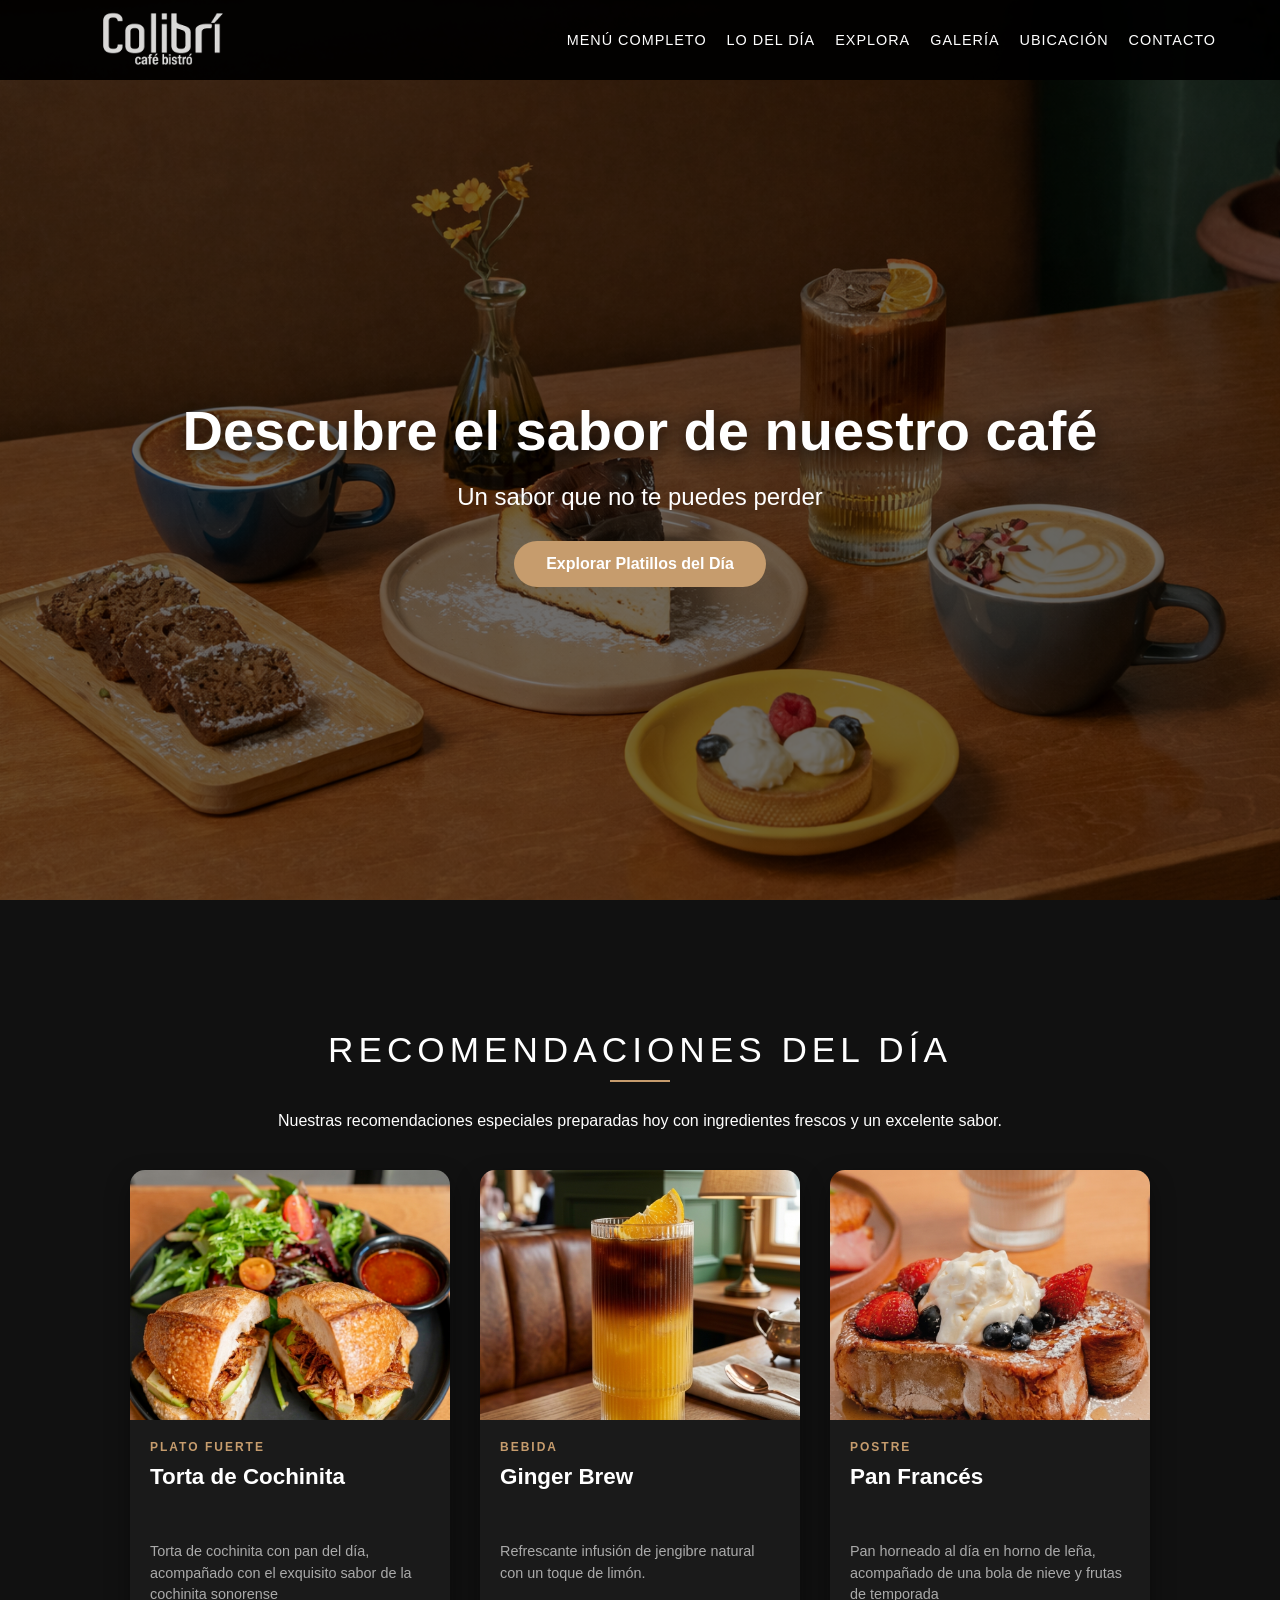
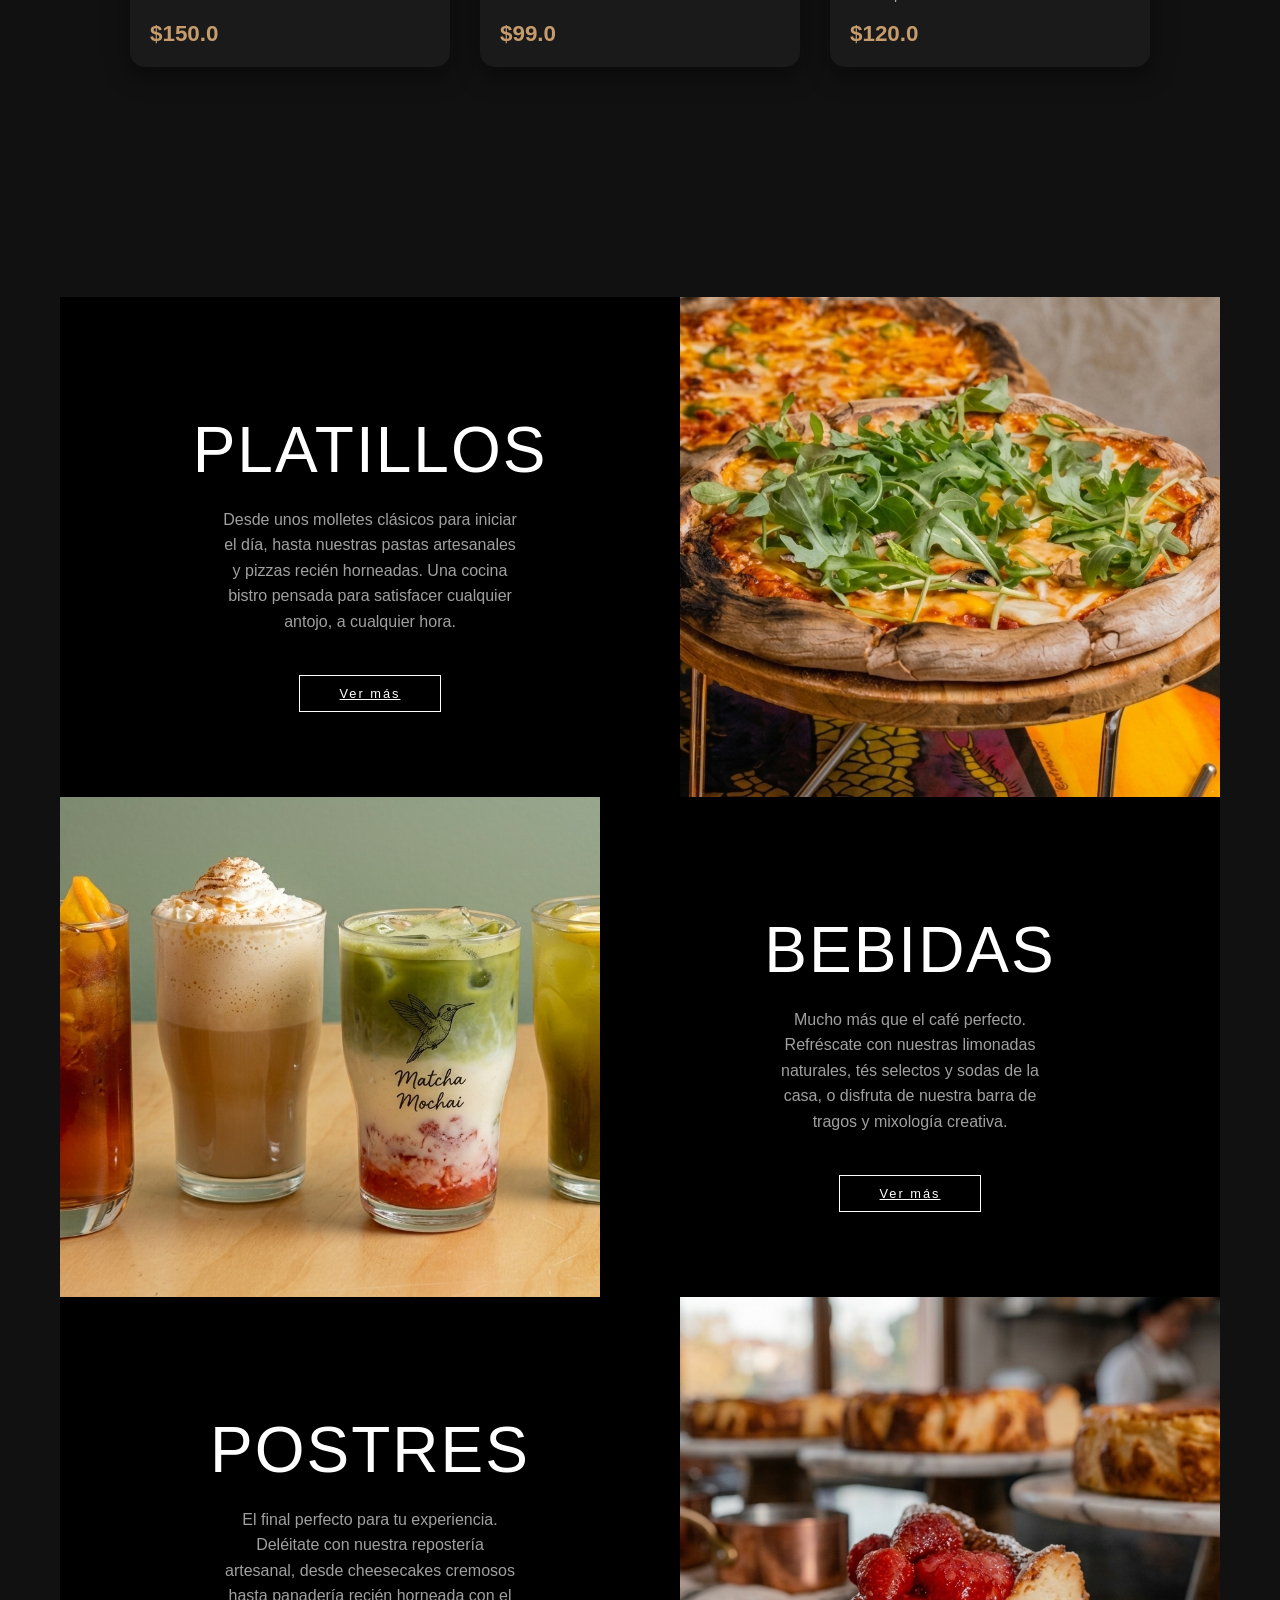
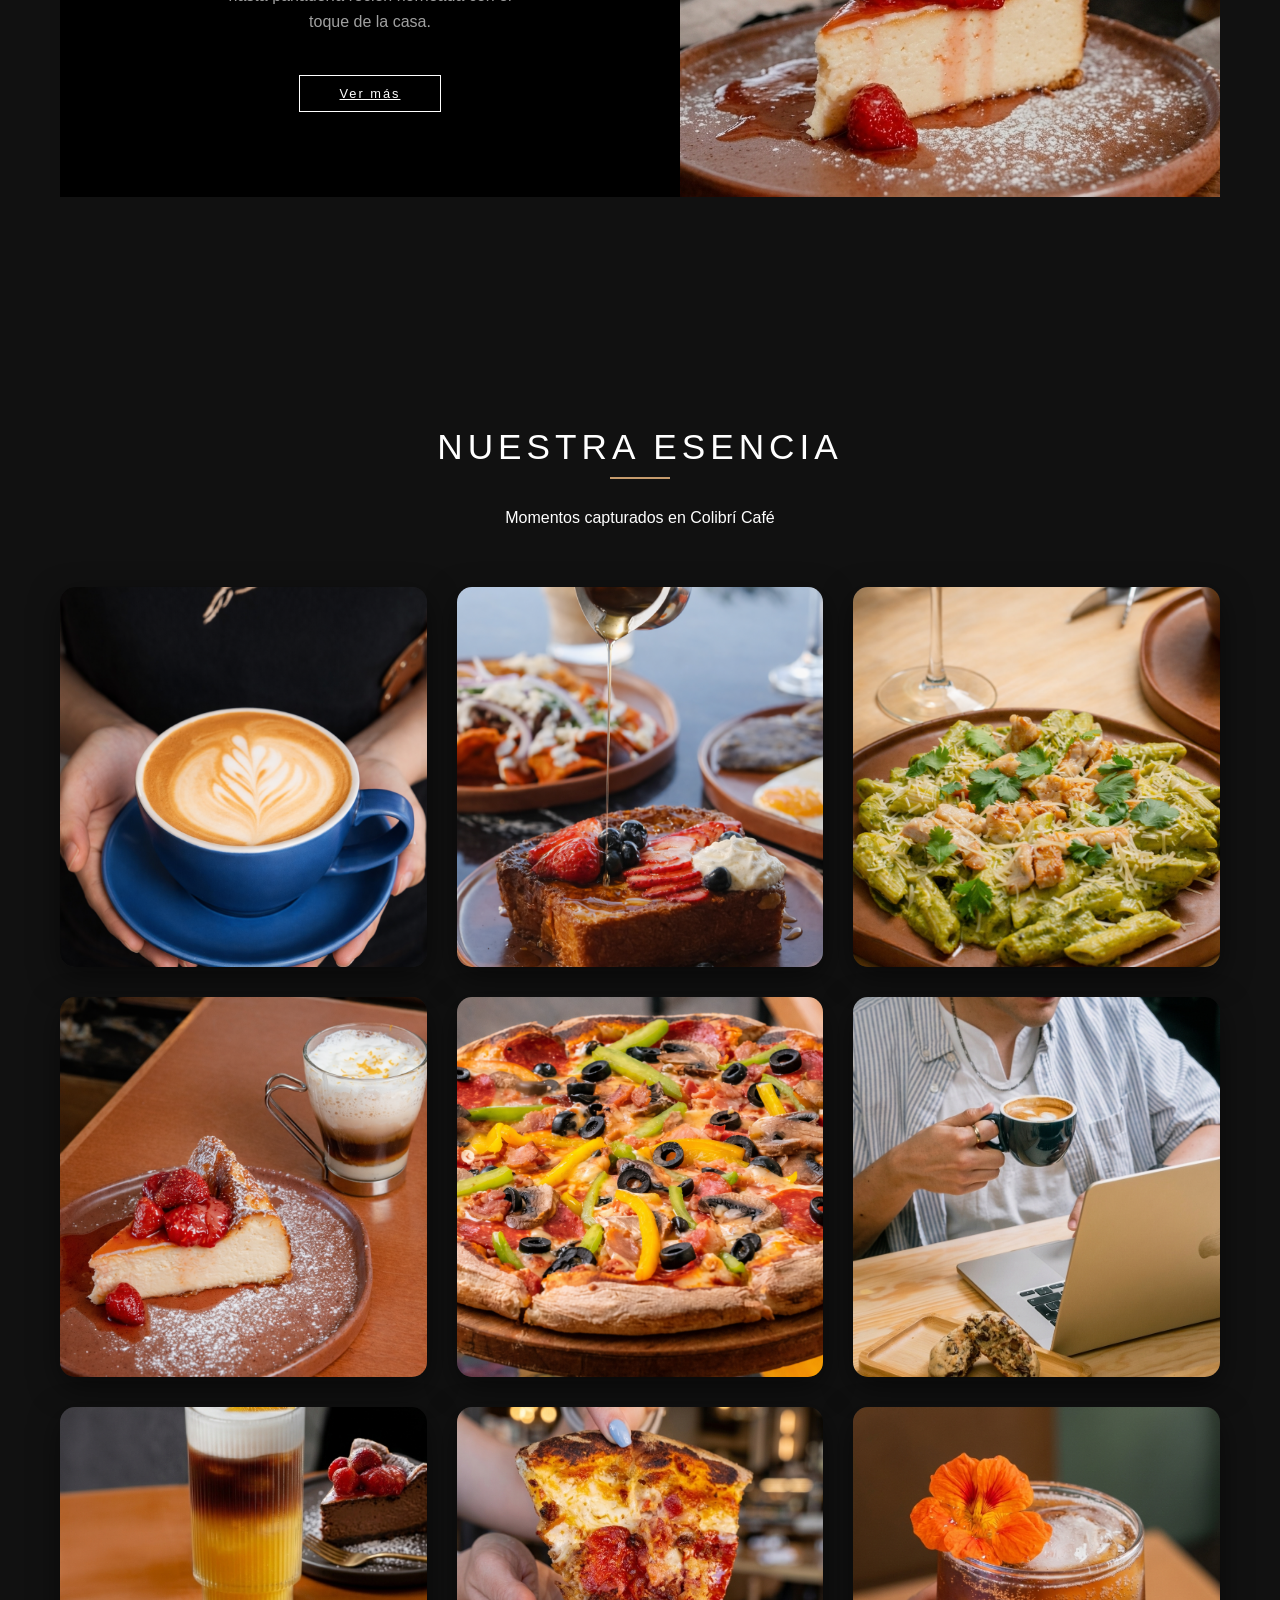
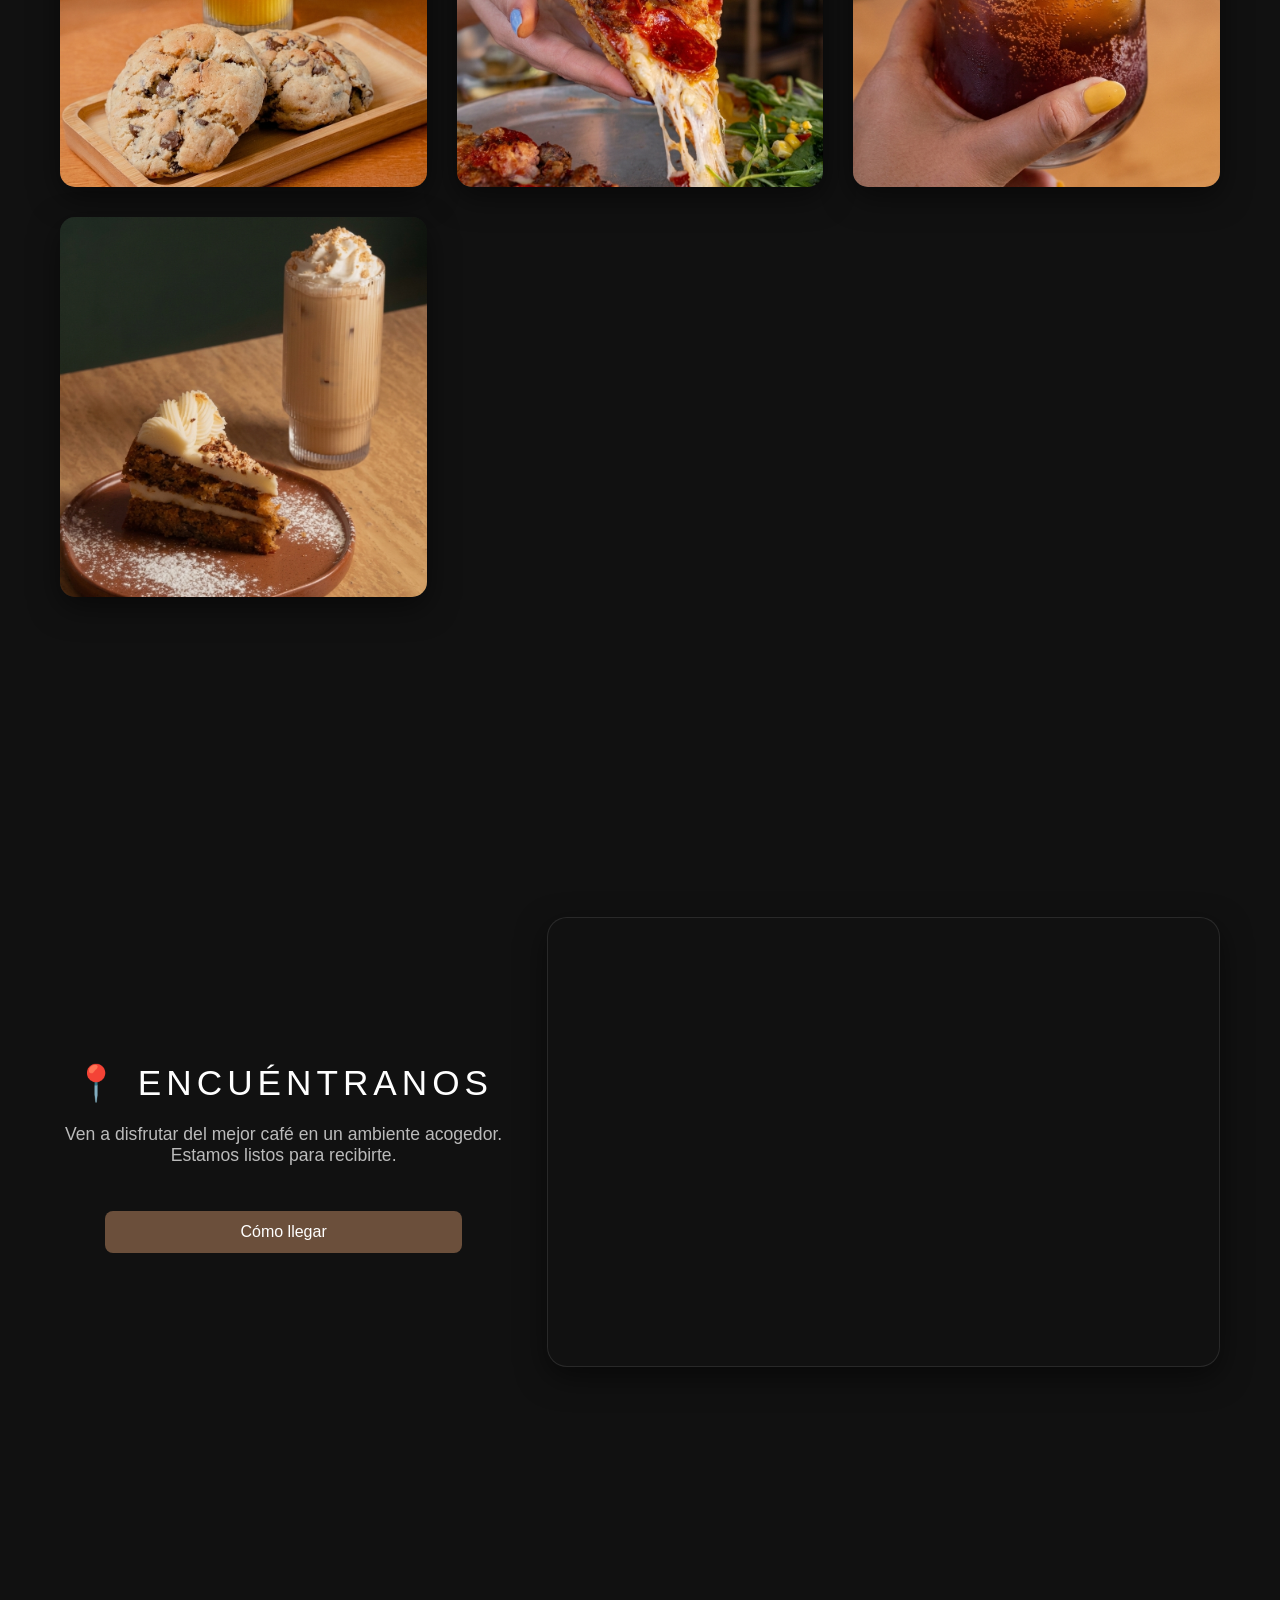
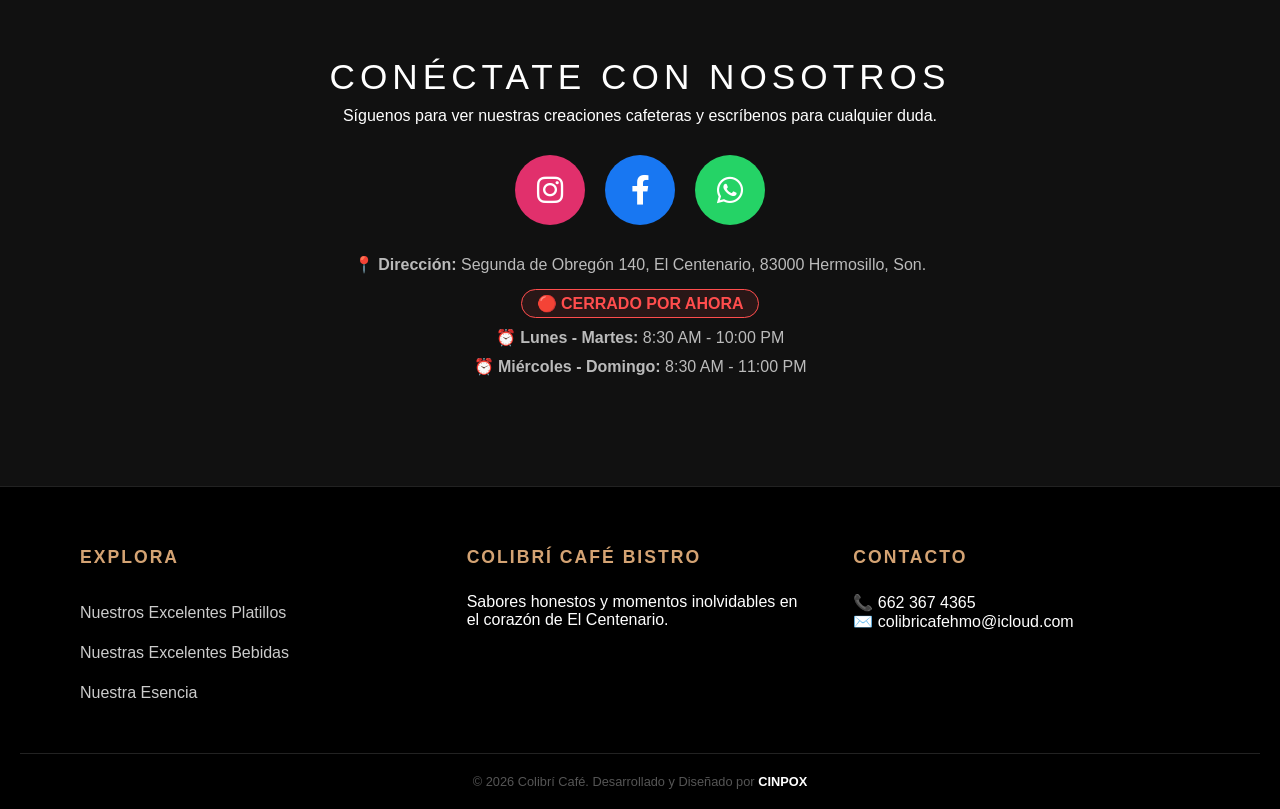
==== index.html @ 4b08573d "Primer subida del proyecto" ====
<!DOCTYPE html>

<html lang="es">
<head>
<meta charset="utf-8"/>
<title>
   Colibrí Café
  </title>
<meta content="width=device-width, initial-scale=1.0" name="viewport"/>
<link href="https://cdnjs.cloudflare.com/ajax/libs/font-awesome/6.0.0/css/all.min.css" rel="stylesheet"/>
<link href="static/css/styles.css" rel="stylesheet"/>
</head>
<body>
<!-- NAVBAR -->
<nav class="navbar">
<div class="logo">
<a href="#">
<img alt="Logo Colibrí" src="static/assets/images/letraslogo.png"/></a></div>
<div class="menu-toggle" id="mobile-menu"><i class="fas fa-bars"></i></div>
<ul class="nav-links" id="nav-links">
<li>
<a href="menu.html">Menú Completo</a></li><li>
<a href="#lo-del-dia">Lo del Día</a></li><li>
<a href="#explora">Explora</a></li><li>
<a href="#galeria">Galería</a></li><li>
<a href="#ubicacion">Ubicación</a></li><li>
<a href="#contacto">Contacto</a></li></ul></nav>
<!-- HERO -->
<header class="hero">
<div class="hero-content">
<h1>
     Descubre el sabor de nuestro café</h1>
<p>Un sabor que no te puedes perder</p>
<a class="btn" href="#lo-del-dia">
     Explorar Platillos del Día
    </a>
</div>
</header>
<!-- RECOMENDACION DEL DIA -->
<section class="section dark" id="lo-del-dia">
<div class="contenedor-especial">
<div class="header-minimal">
<h2>Recomendaciones del Día</h2>
<div class="linea-adorno">
</div><p>Nuestras recomendaciones especiales preparadas hoy con ingredientes frescos y un excelente sabor.</p>
</div>
<div class="cards-contenedor">
<div class="card-bistro reveal">
<div class="card-img">
<img alt="Plato Fuerte" id="img-plato" src="static/assets/images/lodeldiaP2.png"/>
</div>
<div class="card-info">
<span class="tag-bistro">Plato Fuerte</span>
<h3 id="nombre-plato">Torta de Cochinita</h3>
<p id="desc-plato">Torta de cochinita con pan del día, acompañado con el exquisito sabor de la cochinita sonorense</p>
<span class="precio-bistro" id="precio-plato">$150.0</span>
</div>
</div>
<div class="card-bistro reveal">
<div class="card-img">
<img alt="Bebida" id="img-bebida" src="static/assets/images/lodeldiaB1.png"/>
</div>
<div class="card-info">
<span class="tag-bistro">Bebida</span>
<h3 id="nombre-bebida">Ginger Brew</h3>
<p id="desc-bebida">Refrescante infusión de jengibre natural con un toque de limón.</p>
<span class="precio-bistro" id="precio-bebida">$99.0</span></div></div>
<div class="card-bistro reveal">
<div class="card-img">
<img alt="Postre" id="img-postre" src="static/assets/images/lodeldiaPO2.png"/>
</div>
<div class="card-info">
<span class="tag-bistro">
    Postre
       </span>
<h3 id="nombre-postre">Pan Francés</h3>
<p id="desc-postre">Pan horneado al día en horno de leña, acompañado de una bola de nieve y frutas de temporada</p>
<span class="precio-bistro" id="precio-postre">$120.0</span>
</div>
</div>
</div>
</div>
</section>
<section class="section dark" id="explora">
<div class="contenedor-grid">
<div class="bloque-menu">
<div class="texto-menu">
<h2>
       Platillos
      </h2>
<p class="intro-menu">
       Desde unos molletes clásicos para iniciar el día, hasta nuestras pastas artesanales y pizzas recién horneadas. Una cocina bistro pensada para satisfacer cualquier antojo, a cualquier hora.
      </p>
<a class="btn-menu" href="platillos.html">
       Ver más
      </a>
</div>
<div class="imagen-menu">
<img alt="Platillos Colibrí" src="static/assets/images/seccion1.png"/>
</div>
</div>
<div class="bloque-menu inverso">
<div class="texto-menu">
<h2>
       Bebidas
      </h2>
<p class="intro-menu">
       Mucho más que el café perfecto. Refréscate con nuestras limonadas naturales, tés selectos y sodas de la casa, o disfruta de nuestra barra de tragos y mixología creativa.
      </p>
<a class="btn-menu" href="bebidas.html">
       Ver más
      </a>
</div>
<div class="imagen-menu">
<img alt="Bebidas Colibrí" src="static/assets/images/seccion2.png"/>
</div>
</div>
<div class="bloque-menu">
<div class="texto-menu">
<h2>
       Postres
      </h2>
<p class="intro-menu">
       El final perfecto para tu experiencia. Deléitate con nuestra 
                    repostería artesanal, desde cheesecakes cremosos hasta 
                    panadería recién horneada con el toque de la casa.
      </p>
<a class="btn-menu" href="menu.html">
       Ver más
      </a>
</div>
<div class="imagen-menu">
<img alt="Postres Colibrí" src="static/assets/images/postre_portada.png"/>
</div>
</div>
</div>
</section>
<!-- GALERÍA -->
<section class="section dark" id="galeria">
<h2>
    Nuestra Esencia
   </h2>
<div class="linea-adorno">
</div>
<p>
    Momentos capturados en Colibrí Café
   </p>
<div class="gallery">
<div class="gallery-item">
<img alt="Café 1" src="./static/assets/images/cafe1.png"/>
</div>
<div class="gallery-item">
<img alt="Desayuno" src="./static/assets/images/desayuno1.png"/>
</div>
<div class="gallery-item">
<img alt="Pasta" src="./static/assets/images/pasta1.png"/>
</div>
<div class="gallery-item">
<img alt="Postre" src="./static/assets/images/pay1.png"/>
</div>
<div class="gallery-item">
<img alt="Pizza" src="./static/assets/images/pizza1.png"/>
</div>
<div class="gallery-item">
<img alt="Bebida" src="./static/assets/images/cafe2.png"/>
</div>
<div class="gallery-item">
<img alt="Nuestro Local" src="./static/assets/images/postre2.png"/>
</div>
<div class="gallery-item">
<img alt="Café Especial" src="./static/assets/images/pizza2.png"/>
</div>
<div class="gallery-item">
<img alt="Pastel" src="./static/assets/images/bebida2.png"/>
</div>
<div class="gallery-item">
<img alt="Pizza Gourmet" src="./static/assets/images/postre3.png"/>
</div>
</div>
</section>
<section class="section dark" id="ubicacion">
<div class="contenedor-ubicacion">
<div class="info-ubicacion">
<h2>
      📍 Encuéntranos
     </h2>
<p>
      Ven a disfrutar del mejor café en un ambiente acogedor.
                Estamos listos para recibirte.
     </p>
<a class="btn-mapa" href="https://www.google.com/maps/place/Colibr%C3%AD+Caf%C3%A9/@29.0765761,-110.9608053,17z/data=!3m1!4b1!4m6!3m5!1s0x86ce855b877fff8d:0x83bba9554dc649f8!8m2!3d29.0765714!4d-110.9582304!16s%2Fg%2F11nm_hfjbn?entry=ttu&g_ep=EgoyMDI2MDMwMi4wIKXMDSoASAFQAw%3D%3D" target="_blank">
      Cómo llegar
     </a>
</div>
<div class="mapa">
<iframe allowfullscreen="" height="450" loading="lazy" referrerpolicy="no-referrer-when-downgrade" src="https://www.google.com/maps/embed?pb=!1m18!1m12!1m3!1d3486.985569240302!2d-110.95823039999999!3d29.0765714!2m3!1f0!2f0!3f0!3m2!1i1024!2i768!4f13.1!3m3!1m2!1s0x86ce855b877fff8d%3A0x83bba9554dc649f8!2zQ29saWJyw60gQ2Fmw6k!5e0!3m2!1ses!2smx!4v1772686991793!5m2!1ses!2smx" style="border:0;" width="600">
</iframe>
</div>
</div>
</section>
<!-- CONTACTO -->
<section class="section dark" id="contacto">
<div class="contenedor-contacto">
<h2>
     Conéctate con Nosotros
    </h2>
<p>
     Síguenos para ver nuestras creaciones cafeteras y escríbenos para cualquier duda.
    </p>
<div class="iconos-redes">
<a class="btn-circular instagram" href="https://www.instagram.com/colibricafehmo/" target="_blank">
<i class="fab fa-instagram">
</i>
</a>
<a class="btn-circular facebook" href="https://www.facebook.com/Colibricafehmo/?locale=es_LA" target="_blank">
<i class="fab fa-facebook-f">
</i>
</a>
<a class="btn-circular whatsapp" href="https://wa.me/526623674365" target="_blank">
<i class="fab fa-whatsapp">
</i>
</a>
</div>
<div class="info-visita">
<p>
<strong>
       📍 Dirección:
      </strong>
      Segunda de Obregón 140, El Centenario, 83000 Hermosillo, Son.
     </p>
<p id="estado-horario" style="font-weight: bold; margin: 10px 0; min-height: 1.5em;">
</p>
<p>
<strong>
       ⏰ Lunes - Martes:
      </strong>
      8:30 AM - 10:00 PM
     </p>
<p>
<strong>
       ⏰ Miércoles - Domingo:
      </strong>
      8:30 AM - 11:00 PM
     </p>
</div>
</div>
</section>
<footer class="footer-principal">
<div class="contenedor-footer">
<div class="columna-footer">
<h4>
      Explora
     </h4>
<ul>
<li>
<a href="platillos.html">
        Nuestros Excelentes Platillos
       </a>
</li>
<li>
<a href="bebidas.html">
        Nuestras Excelentes Bebidas
       </a>
</li>
<li>
<a href="#galeria">
        Nuestra Esencia
       </a>
</li>
</ul>
</div>
<div class="columna-footer">
<h4>
      Colibrí Café Bistro
     </h4>
<p>
      Sabores honestos y momentos inolvidables en el corazón de El Centenario.
     </p>
</div>
<div class="columna-footer">
<h4>
      Contacto
     </h4>
<p>
      📞 662 367 4365
     </p>
<p>
      ✉️ colibricafehmo@icloud.com
     </p>
</div>
</div>
<div class="footer-creditos">
<p>
     © 2026 Colibrí Café. Desarrollado y Diseñado por
     <strong>
      CINPOX
     </strong>
</p>
</div>
</footer>
<script>
   function handleScroll() {
        // --- 1. Lógica de las Tarjetas (Reveal) ---
        var reveals = document.querySelectorAll(".reveal");
        var windowHeight = window.innerHeight;
        
        for (var i = 0; i < reveals.length; i++) {
            var elementTop = reveals[i].getBoundingClientRect().top;
            if (elementTop < windowHeight - 100) {
                reveals[i].classList.add("active");
            }
        }

        // --- 2. Lógica del Botón WhatsApp ---
        var waButton = document.getElementById("wa-button");
        if (waButton) {
            // Si bajamos más de 300px, el botón aparece
            if (window.scrollY > 300) {
                waButton.classList.add("show");
            } else {
                waButton.classList.remove("show");
            }
        }
    }

    // Escuchamos el scroll y la carga inicial
    window.addEventListener("scroll", handleScroll);
    window.addEventListener("load", handleScroll);

    function inicializarHorario() {
        const elemento = document.getElementById("estado-horario");
        if (!elemento) return;

        const ahora = new Date();
        const dia = ahora.getDay(); 
        const horaActual = ahora.getHours() + (ahora.getMinutes() / 60);
        
        let abierto = false;

        if (dia === 1 || dia === 2) {
            if (horaActual >= 8.5 && horaActual < 22) abierto = true;
        } else {
            if (horaActual >= 8.5 && horaActual < 23) abierto = true;
        }

        if (abierto) {
            elemento.innerHTML = "<span style='color: #25d366; background: rgba(37, 211, 102, 0.1); padding: 5px 15px; border-radius: 20px; border: 1px solid #25d366;'>🟢 ¡ESTAMOS ABIERTOS!</span>";
        } else {
            elemento.innerHTML = "<span style='color: #ff4d4d; background: rgba(255, 77, 77, 0.1); padding: 5px 15px; border-radius: 20px; border: 1px solid #ff4d4d;'>🔴 CERRADO POR AHORA</span>";
        }
    }

    // Ejecutar inmediatamente al cargar la página
    window.addEventListener('load', inicializarHorario);
  </script>
<a class="whatsapp-float" href="https://wa.me/526623674365" id="wa-button" target="_blank">
<i class="fab fa-whatsapp">
</i>
</a>
<script>
   document.addEventListener('DOMContentLoaded', () => {
        const btn = document.getElementById('mobile-menu');
        const menu = document.getElementById('nav-links');
        const links = document.querySelectorAll('#nav-links a'); 

        if (btn && menu) {
            btn.onclick = () => {
                menu.classList.toggle('active');
            };

            links.forEach(link => {
                link.onclick = () => {
                    menu.classList.remove('active');
                };
            });
        }
    });
  </script>
</body>
</html>
---- static/css/styles.css ----
img {
    max-width: 100%;    /* Evita que la imagen sea más ancha que su contenedor */
    height: auto;       /* Mantiene la proporción original (no se estira) */
    display: block;     /* Elimina espacios vacíos extraños debajo de la foto */
    object-fit: cover;  /* Corta la imagen elegantemente para llenar el espacio asignado */
}

/* --- BASE & RESET --- */
* {
    margin: 0;
    padding: 0;
    box-sizing: border-box;
}

html {
    scroll-behavior: smooth;
}

body {
    font-family: 'Segoe UI', sans-serif;
    background: #111; /* Fondo oscuro por defecto */
    color: #333;
}

/* --- NAVBAR --- */
.navbar {
    position: fixed;
    width: 100%;
    height: 80px; /* Altura fija para consistencia */
    display: flex;
    justify-content: space-between;
    align-items: center;
    padding: 0 5%;
    background: rgba(0, 0, 0, 0.95);
    z-index: 1000;
    overflow: visible; /* Para que el logo sobresalga si es necesario */
}

.logo a {
    cursor: pointer;
    display: flex;
    align-items: center;
    /* Asegura que el contenedor no corte el logo */
    overflow: visible; 
}

.logo img {
    /* Mantenemos el tamaño que te gustó */
    height: 200px; /* O el tamaño exacto que estés usando actualmente */
    width: auto;
    display: block;
    filter: brightness(1) invert(1); 
    
    /* ELIMINA: position: relative y top: 25px si los habías puesto */
    position: static; 
    
    /* ESTO ASEGURA EL CENTRADO VERTICAL */
    margin: 0; 
}

.nav-links {
    display: flex;
    gap: 20px;
    list-style: none;
    align-items: center;
}

@media (max-width: 992px) {
    .nav-links {
        display: none; /* Oculta los links en tablets y celulares por ahora */
    }
    
    .logo img {
        height: 120px; /* Logo más pequeño en móvil para que no estorbe */
    }
}

.nav-links a {
    color: white;
    text-decoration: none;
    font-size: 0.9rem; /* Un poco más pequeña para un look minimalista */
    text-transform: uppercase;
    letter-spacing: 1px;
    transition: 0.3s;
}

.nav-links a:hover {
    color: #c69c6d;
}

.menu-toggle {
    display: none; /* Oculto en escritorio */
    font-size: 2rem;
    color: white;
    cursor: pointer;
}

@media (max-width: 992px) {
    .menu-toggle {
        display: block; /* Aparece solo en pantallas pequeñas */
    }
}

/* --- HERO --- */
.hero {
    position: relative;
    height: 100vh;
    background: url('../assets/images/inicio.png') center/cover no-repeat;    
    display: flex;
    align-items: center;
    justify-content: center;
    text-align: center;
    color: white;
}

.hero::before {
    content: "";
    position: absolute;
    inset: 0;
    background: rgba(0,0,0,0.55);
}

.hero-content {
    position: relative;
    z-index: 1;
}

.hero-content h1 {
    font-size: 3.5rem;
    margin-bottom: 20px;
    text-shadow: 0 5px 20px rgba(0,0,0,0.9);
    padding-top: 85px;
}

.hero-content p {
    font-size: 1.5rem;
    margin-bottom: 30px;
}

.btn {
    padding: 14px 32px;
    background: #c69c6d;
    color: white;
    text-decoration: none;
    border-radius: 30px;
    font-weight: bold;
    transition: 0.3s;
    display: inline-block;
}

.btn:hover {
    transform: scale(1.05);
    background: #b88a57;
}

/* --- SECCIONES GENERALES --- */
.section {
    padding: 100px 60px;
    text-align: center;
}

.dark {
    background: #111;
    color: white;
}

.dark h2 {
    font-size: 2.2rem;
    font-weight: 100;
    letter-spacing: 5px;
    text-transform: uppercase;
    margin-bottom: 10px;
    padding-top: 30px;
}

.linea-adorno {
    width: 60px;
    height: 2px;
    background: #c69c6d;
    margin: 0 auto 30px;
}

/* --- LO DEL DIA (CARDS) --- */
.cards-contenedor {
    display: flex;
    justify-content: center;
    gap: 30px;
    flex-wrap: wrap;
    margin-top: 40px;
    padding-bottom: 30px;
}

.card-bistro {
    width: 320px;
    display: flex;
    flex-direction: column;
    height: 100%;
    background: #1a1a1a; /* Gris oscuro para contraste elegante */
    border-radius: 15px;
    overflow: hidden;
    text-align: left;
    box-shadow: 0 10px 25px rgba(0,0,0,0.4);
    transition: all 0.5s cubic-bezier(0.25, 0.46, 0.45, 0.94); /* Movimiento suave */
}

/* EFECTO DE ELEVACIÓN: Igual que en la galería */
.card-bistro:hover {
    transform: translateY(-15px); /* Se eleva al pasar el mouse */
    box-shadow: 0 20px 40px rgba(198, 156, 109, 0.2); /* Sombra dorada sutil */
}

.card-img {
    height: 250px;
    overflow: hidden;
}

.card-img img {
    width: 100%;
    height: 100%;
    /* Mantenemos el centrado perfecto que logramos */
    object-fit: cover;
    object-position: center center;
    transition: transform 0.8s ease;
}

/* ZOOM EN EL PLATILLO: Para que se antoje más */
.card-bistro:hover .card-img img {
    transform: scale(1.1); /* Zoom suave en la comida */
}

.card-info {
    display: flex;
    flex-direction: column;
    flex-grow: 1; /* Hace que este bloque ocupe todo el espacio disponible */
    padding: 20px;
}

.tag-bistro {
    color: rgb(198, 156, 109); /* Dorado Colibrí */
    font-size: 0.75rem;
    text-transform: uppercase;
    letter-spacing: 2px;
    font-weight: 600;
}

.card-info h3 {
    font-size: 1.4rem;
    margin: 10px 0;
    color: white; /* Resalta sobre el gris oscuro */
    min-height: 3em; /* Reserva espacio para 2 líneas de título */
    margin-bottom: 10px;
}

.card-info p {
    font-size: 0.9rem;
    color: #aaa; /* Gris claro para lectura fácil */
    line-height: 1.5;
    margin-bottom: 15px;
    flex-grow: 1; /* Empuja el precio hacia abajo */
    min-height: 4.5em; /* Reserva espacio para 3 líneas de descripción */
    margin-bottom: 15px;
    overflow: hidden;
}

.precio-bistro {
    font-weight: bold;
    font-size: 1.4rem;
    color: #c69c6d; /* Precio destacado en dorado */
    transition: transform 0.3s ease;
    margin-top: auto; /* Alineación perfecta al fondo */
    font-weight: bold;
}

/* Efecto extra: El precio resalta un poquito más en hover */
.card-bistro:hover .precio-bistro {
    transform: scale(1.1);
}



.contenedor-grid {
    display: flex;
    flex-direction: column;
    gap: 0; /* Sin espacio entre bloques para que se vea como la imagen */
}

.bloque-menu {
    display: flex;
    flex-wrap: wrap; /* Permite que el contenido "salte" de línea en móviles */
    min-height: 500px;
}

@media (max-width: 768px) {
    .texto-menu h2 {
        font-size: 2.2rem !important; /* Mucho más legible en celular */
        letter-spacing: 1px;
    }
    
    .intro-menu {
        max-width: 90%; /* Que el texto use más ancho de la pantalla */
        font-size: 0.95rem;
    }

    .imagen-menu img {
        height: 300px; /* Reducimos la altura de la foto para que el usuario llegue rápido al texto */
    }
}

.bloque-menu.inverso {
    flex-direction: row-reverse;
}

.imagen-menu {
width: 100%;   /* La imagen ocupará todo el ancho del bloque de la derecha/izquierda */
    height: 100%;  /* La imagen ocupará todo el alto disponible */
    min-height: 400px; /* Asegura que no se vea muy delgada en pantallas medianas */
}
.texto-menu, .imagen-menu {
    flex: 1;
    width: 50%;
}

.texto-menu {
    padding: 80px 40px; /* Más espacio para que el texto "respire" */
    display: flex;
    flex-direction: column;
    justify-content: center;
    align-items: center;
    background-color: #000; /* Fondo negro sólido para que resalte la foto */
}

.texto-menu h2 {
    font-size: 4rem; /* Títulos más grandes y dominantes */
    font-weight: 300; /* Un toque más delgado para elegancia */
    margin-bottom: 20px;
    letter-spacing: 2px;
}

.intro-menu {
    font-size: 1rem;
    line-height: 1.6;
    max-width: 300px; /* Texto más estrecho se lee mejor */
    margin-bottom: 40px;
    color: #a0a0a0;
}

.imagen-menu img {
    width: 100%;
    height: 500px;
    object-fit: cover; /* Esto hace que la imagen llene el cuadro sin deformarse */
    display: block;
}

/* Botón estilo Wix */
.btn-menu {
    padding: 10px 40px;
    border: 1px solid #ffffff;
    background: transparent;
    color: #fff;
    font-size: 0.8rem;
    letter-spacing: 2px;
    transition: all 0.4s ease;
}

.btn-menu:hover {
    background: #fff;
    color: #000;
}

.imagen-menu {
    overflow: hidden; /* Corta lo que sobresalga al hacer zoom */
}

.imagen-menu img {
    transition: transform 0.8s ease; /* Transición suave */
}

.bloque-menu:hover .imagen-menu img {
    transform: scale(1.05); /* Zoom sutil al pasar el mouse */
}

/* Ajuste para celulares */
@media (max-width: 768px) {
    .bloque-menu, .bloque-menu.inverso {
        flex-direction: column;
    }
    .texto-menu, .imagen-menu {
        width: 100%;
    }
}


/* --- GALERIA --- */
.gallery {
    display: grid;
    /* Mantenemos tus columnas responsivas de 280px */
    grid-template-columns: repeat(auto-fit, minmax(280px, 1fr));
    gap: 30px; /* Aumentamos un poco el espacio para mayor elegancia */
    padding: 60px 0;
}

.gallery-item {
    /* Aumentamos la altura a 380px para que las fotos luzcan más imponentes */
    height: 380px; 
    border-radius: 15px; /* Bordes más curvos y modernos */
    overflow: hidden;
    position: relative;
    cursor: pointer;
    background-color: #1a1a1a; /* Fondo oscuro por si la imagen tarda en cargar */
    
    /* Añadimos una sombra sutil para dar profundidad sobre el fondo negro */
    box-shadow: 0 10px 30px rgba(0, 0, 0, 0.5);
    transition: all 0.5s cubic-bezier(0.25, 0.46, 0.45, 0.94); /* Movimiento más fluido */
}

/* EFECTO DE ELEVACIÓN: La tarjeta entera sube al pasar el mouse */
.gallery-item:hover {
    transform: translateY(-15px); /* Se eleva para resaltar el platillo */
    box-shadow: 0 20px 40px rgba(198, 156, 109, 0.2); /* Sombra con un toque del dorado de tu marca */
}

.gallery-item img {
    width: 100%;
    height: 100%;
    /* Garantizamos que la pizza y el café estén siempre centrados y sin bordes */
    object-fit: cover;
    object-position: center center;
    transition: transform 0.8s ease; /* Zoom más lento y cinematográfico */
}

/* EFECTO ZOOM: La imagen se acerca mientras la tarjeta sube */
.gallery-item:hover img {
    transform: scale(1.15); /* Invita a ver la textura de la comida */
}

/* Opcional: Un brillo suave sobre la imagen al hacer hover */
.gallery-item::after {
    content: '';
    position: absolute;
    top: 0; left: 0;
    width: 100%; height: 100%;
    background: linear-gradient(to bottom, transparent, rgba(0,0,0,0.2));
    opacity: 0;
    transition: 0.5s;
}

.gallery-item:hover::after {
    opacity: 1;
}

/* --- UBICACION --- */
.contenedor-ubicacion {
    display: flex;
    flex-wrap: wrap; /* Permite que el mapa baje en celulares */
    gap: 20px;
    padding: 40px 20px;
}

.info-ubicacion {
    flex: 1;
    min-width: 300px; /* Tamaño mínimo para el texto */
}

.info-ubicacion h2 { margin-bottom: 20px; }
.info-ubicacion p { font-size: 1.1rem; margin-bottom: 30px; color: #bbb; }

.btn-mapa {
    padding: 12px 25px;
    background: #6b4f3b;
    color: white;
    text-decoration: none;
    border-radius: 8px;
    transition: 0.3s;
}

.mapa {
    flex: 1.5;
    min-width: 320px;
    height: 450px;
    border-radius: 25px; /* Bordes más curvos se ven más modernos */
    overflow: hidden;
    border: 1px solid rgba(255, 255, 255, 0.05); /* Borde casi invisible */
    /* Esta sombra negra profunda ayuda a que el mapa "se hunda" en el fondo */
    box-shadow: 0 20px 50px rgba(0, 0, 0, 0.8); 
    background: #111;
}

.mapa iframe {
    width: 100% !important;
    height: 100% !important;
    border: none;
    
    /* LA MAGIA: Combinación de filtros para hacerlo oscuro */
    /* Grayscale quita el color, invert invierte blancos a negros,
       contrast y brightness ajustan para que se sigan viendo las calles */
    filter: grayscale(90%) invert(25%) contrast(110%) brightness(100%);
    
    /* Opacidad baja para que se funda mejor con el fondo */
    opacity: 0.6;
    
    /* Transición suave para el cambio */
    transition: all 0.6s cubic-bezier(0.4, 0, 0.2, 1) !important;
    
    /* Evita que los clics accidentales activen el mapa antes del hover */
    pointer-events: none;
}

/* Para que recupere el color original al interactuar */
.mapa:hover iframe {
    /* Quitamos todos los filtros */
    filter: none;
    
    /* Recuperamos la opacidad total */
    opacity: 1;
    
    /* Reactivamos los clics para que puedan usar el mapa */
    pointer-events: auto;
    
    /* Un zoom muy sutil para dar sensación de enfoque (opcional) */
    transform: scale(1.02);
}

@media (max-width: 992px) {
    .contenedor-ubicacion {
        flex-direction: column !important;
        text-align: center;
        padding: 20px 15px;
    }

    .mapa {
        width: 100% !important;
        height: 250px !important;
        border-radius: 15px;
        margin: 10px 0;
        flex: none;
        overflow: hidden; /* Evita que el iframe se salga de las esquinas redondeadas */
    }

    .mapa iframe {
        width: 100% !important;
        height: 100% !important;
        filter: grayscale(100%) invert(90%) contrast(100%);
        opacity: 0.8;
        transition: 0.5s;
    }

    /* AQUÍ ESTABA EL ERROR, YA ESTÁ CERRADO CORRECTAMENTE */
    .mapa:active iframe, 
    .mapa:hover iframe {
        filter: none;
        opacity: 1;
    }

    .info-ubicacion {
        width: 100%;
        margin-bottom: 20px;
    }
} /* Cierre del Media Query */

.contenedor-ubicacion {
    display: flex;
    justify-content: space-between;
    align-items: center;
    gap: 40px;
    padding: 60px 0;
}

.info-ubicacion .btn-mapa {
    display: inline-block;
    margin-top: 15px; /* Separa el botón del texto y del mapa */
    width: 80%; /* Lo hace más fácil de picar con el pulgar */
}

.mapa {
    flex: 1.5;
    height: 450px;
    border-radius: 20px; /* Bordes redondeados perfectos */
    overflow: hidden;    /* ESTO RECORTA LOS BORDES QUE SOBRESALEN */
    position: relative;
    border: 1px solid rgba(255, 255, 255, 0.1); /* Borde sutil elegante */
    box-shadow: 0 10px 30px rgba(0, 0, 0, 0.5);
}

/* --- CONTACTO --- */
.contenedor-contacto { max-width: 800px; margin: 0 auto; }

.iconos-redes {
    display: flex;
    justify-content: center;
    gap: 20px;
    margin: 30px 0;
}

.btn-circular {
    width: 70px;
    height: 70px;
    border-radius: 50%;
    display: flex;
    align-items: center;
    justify-content: center;
    font-size: 30px;
    color: white;
    text-decoration: none;
    transition: 0.3s;
}

.btn-circular.facebook {
    background-color: #1877F2; /* Azul oficial de Facebook */
    color: white;
}

.btn-circular.facebook:hover {
    background-color: #145dbf; /* Un tono más oscuro al pasar el mouse */
    transform: translateY(-3px); /* Efecto de salto sutil */
}

.instagram { background: #e1306c; }
.whatsapp { background: #25d366; }
.btn-circular:hover { transform: scale(1.1); }

.info-visita p { color: #bbb; margin-bottom: 10px; }

footer {
    background: #000;
    color: #555;
    padding: 20px;
    border-top: 1px solid #222;
}

#estado-horario {
    min-width: 150px; /* Le da espacio al texto */
    text-align: center;
    display: inline-block;
}



/* --- RESPONSIVE --- */
@media(max-width: 768px) {
    .nav-links {
        display: none; /* Aquí podrías agregar el JS para el menú móvil */
    }
    .section { padding: 60px 20px; }
    .hero-content h1 { font-size: 2.5rem; }
}


/* --- ANIMACIONES DE ENTRADA (FADE-IN) --- */
.reveal {
    opacity: 0;
    transform: translateY(30px); /* Empiezan un poco abajo */
    transition: all 1.5s ease-out; /* Movimiento suave */
    /* visibility: hidden; */
}

.reveal.active {
    opacity: 1 !important; /* El !important asegura que se vea */
    transform: translateY(0) !important;
}





/* --- BOTÓN WHATSAPP MINIMALISTA --- */
.whatsapp-float {
    position: fixed !important;
    bottom: 30px !important;
    right: 30px !important;
    background-color: #25d366 !important;
    color: white !important;
    width: 60px !important;
    height: 60px !important;
    border-radius: 50% !important;
    display: flex !important;
    align-items: center !important;
    justify-content: center !important;
    z-index: 999999 !important; /* Por encima de TODO */
    text-decoration: none !important;
    
    /* Estado inicial: invisible */
    opacity: 0;
    transform: scale(0);
    transition: all 0.4s ease-in-out !important;
    pointer-events: none;
}

.whatsapp-float.show {
    opacity: 1 !important;
    transform: scale(1) !important;
    pointer-events: auto !important;
}

.whatsapp-float i {
    font-size: 30px !important;
}

/* El texto al lado del icono */
.whatsapp-float span {
    display: none;
}

/* Efecto al pasar el mouse */
.whatsapp-float:hover {
    transform: scale(1.1);
    background-color: #128c7e;
    box-shadow: 0 6px 20px rgba(37, 211, 102, 0.4);
}

/* Animación de pulso para que resalte en el fondo oscuro */
@keyframes pulse-whatsapp {
    0% { box-shadow: 0 0 0 0 rgba(37, 211, 102, 0.7); }
    70% { box-shadow: 0 0 0 15px rgba(37, 211, 102, 0); }
    100% { box-shadow: 0 0 0 0 rgba(37, 211, 102, 0); }
}

.whatsapp-float {
    animation: pulse-whatsapp 2s infinite;
}

/* Ocultar el texto en celulares muy pequeños para que no estorbe */
@media (max-width: 480px) {
    .whatsapp-float span {
        display: none;
    }
    .whatsapp-float {
        padding: 15px;
    }
}

.whatsapp-float {
    position: fixed !important;
    bottom: 30px !important;
    right: 30px !important;
    background-color: #25d366 !important;
    color: white !important;
    width: 60px !important;
    height: 60px !important;
    border-radius: 50% !important;
    display: flex !important;
    align-items: center !important;
    justify-content: center !important;
    z-index: 9999999 !important; /* El número más alto posible */
    text-decoration: none !important;
    font-size: 30px !important;
    
    /* EFECTO DE APARICIÓN */
    opacity: 0;
    transform: scale(0);
    transition: all 0.5s ease !important;
}

/* LA CLASE QUE ACTIVA EL JS */
.whatsapp-float.show {
    opacity: 1 !important;
    transform: scale(1) !important;
    visibility: visible !important;
}


.footer-principal {
    background-color: #000;
    padding: 60px 20px 20px;
    color: white;
}

.contenedor-footer {
    display: grid;
    /* Esto obliga a que las 3 columnas midan exactamente lo mismo (1 fracción cada una) */
    grid-template-columns: repeat(3, 1fr); 
    gap: 40px; 
    max-width: 1200px;
    margin: 0 auto;
    padding: 0 40px;
    text-align: left;
}

/* Regla para que en celulares se pongan una debajo de otra */
@media (max-width: 768px) {
    .contenedor-footer {
        grid-template-columns: 1fr; /* Cambia a una sola columna */
        text-align: center; /* Centra el texto en móvil */
    }
}

.columna-footer {
    display: flex;
    flex-direction: column;
    /* Alineamos el contenido al inicio de cada columna */
    align-items: flex-start; 
}

.columna-footer h4 {
    color: #d4a373; /* El tono dorado/naranja de tu captura */
    text-transform: uppercase;
    letter-spacing: 2px;
    margin-bottom: 25px;
    font-size: 1.1rem;
}

.columna-footer ul {
    list-style: none;
    padding: 0;
}

.columna-footer ul li a {
    color: #ccc;
    text-decoration: none;
    line-height: 2.5; /* Espacio cómodo entre links */
    transition: 0.3s;
}

.columna-footer ul li a:hover {
    color: #fff;
    padding-left: 5px; /* Efecto sutil al pasar el mouse */
}

/* Estilo para la firma de CINPOX */
.footer-creditos {
    text-align: center;
    margin-top: 40px;
    padding-top: 20px;
    border-top: 1px solid #222;
    font-size: 0.8rem;
    color: #555;
}

.footer-creditos strong {
    color: #fff; /* Resalta el nombre de tu empresa */
    cursor: pointer;
}

/* Ajuste para celulares */
@media (max-width: 768px) {
    .contenedor-footer {
        grid-template-columns: 1fr; /* Una columna en móvil */
        text-align: center;
        gap: 30px;
    }
    .columna-footer {
        align-items: center;
    }
}

/* Cuando la pantalla sea menor a 992px (Tablets y Laptops chicas) */
@media (max-width: 992px) {
    .bloque-menu, .bloque-menu.inverso {
        flex-direction: column !important; /* Foto y texto uno sobre otro */
        height: auto;
    }
    .texto-menu, .imagen-menu {
        width: 100%; /* Ocupan todo el ancho */
    }
    .texto-menu h2 {
        font-size: 2.5rem; /* Letra un poco más chica */
    }
}

/* Cuando la pantalla sea menor a 768px (Celulares) */
@media (max-width: 768px) {
    .contenedor-footer {
        grid-template-columns: 1fr !important; /* De 3 columnas a 1 sola */
        text-align: center;
    }
    
    .columna-footer {
        align-items: center; /* Centra los títulos y links */
    }


    /* Ajuste para que los iconos de redes no se amontonen */
    .iconos-redes {
        gap: 15px;
    }
    
    .btn-circular {
        width: 50px;
        height: 50px;
    }
}

@media (max-width: 992px) {
    #nav-links {
    display: none;
    flex-direction: column;
    position: absolute;
    top: 100%;
    left: 0;
    width: 100%;
    /* Un negro más elegante con ligera transparencia */
    background-color: rgba(17, 17, 17, 0.98); 
    padding: 30px 0;
    z-index: 1000;
    /* Una sombra para que parezca que flota sobre el pastel */
    box-shadow: 0 10px 20px rgba(0,0,0,0.5);
    border-bottom: 3px solid #b84f3b;
    /* Animación suave */
    transition: all 0.4s ease-in-out;
}

    #nav-links.active {
        display: flex !important;
    }

    /* Estilo para los botones del menú */
    #nav-links li {
    list-style: none;
    width: 100%; /* Ocupa todo el ancho para que sea fácil picar */
    text-align: center;
    margin: 10px 0;
}

    #nav-links li a {
        color: #fff;
        text-decoration: none;
        font-size: 1.4rem; /* Un poco más grande para el pulgar */
        font-weight: 300;
        display: block; /* Hace que toda la línea sea clickable */
        padding: 10px 0;
        letter-spacing: 3px;
        text-transform: uppercase;
    }

    #nav-links li a:hover {
        color: #b84f3b; /* Cambia a café al tocarlo */
    }

    #nav-links li a:active, #nav-links li a:hover {
    background-color: rgba(184, 79, 59, 0.1);
    color: #b84f3b;
}
}

@media (max-width: 480px) {
    .card-bistro {
        width: 95% !important; /* Ocupa casi todo el ancho del cel */
        margin: 0 auto; /* Centra la tarjeta */
    }
    
    .cards-contenedor {
        gap: 20px; /* Menos espacio entre platos para que no sea un scroll infinito */
    }

    .card-info h3 {
        font-size: 1.2rem; /* Texto un poquito más pequeño para que no salte de línea feo */
    }
}

/* Estilos específicos para el Menú Digital */
.header-menu {
    text-align: center;
    padding: 40px 20px;
}

.btn-volver {
    color: #b84f3b;
    text-decoration: none;
    font-size: 0.9rem;
    display: block;
    margin-bottom: 10px;
}

.contenedor-menu {
    max-width: 800px;
    margin: 0 auto;
    padding: 20px;
}

.nombre-categoria {
    color: #b84f3b;
    border-bottom: 2px solid #b84f3b;
    display: inline-block;
    margin-bottom: 20px;
    padding-right: 20px;
}

.item {
    display: flex;
    justify-content: space-between;
    align-items: center;
    margin-bottom: 25px;
    border-bottom: 1px solid #222;
    padding-bottom: 10px;
}

.item-info h3 {
    margin: 0;
    font-size: 1.2rem;
}

.item-info p {
    margin: 5px 0 0;
    color: #bbb;
    font-size: 0.9rem;
}

.precio {
    font-weight: bold;
    font-size: 1.1rem;
}

/* Portada de Categoría */
.portada-categoria {
    width: 100%;
    height: 200px;
    background-size: cover;
    background-position: center;
    border-radius: 20px;
    margin-bottom: 30px;
    position: relative;
    overflow: hidden;
}

.overlay-portada {
    background: rgba(0, 0, 0, 0.5); /* Oscurece la foto para leer el título */
    width: 100%;
    height: 100%;
    display: flex;
    align-items: center;
    justify-content: center;
}

.overlay-portada h2 {
    color: #fff;
    font-size: 2.5rem;
    text-transform: uppercase;
    letter-spacing: 3px;
}

/* Tarjetas de Producto con Foto */
.grid-productos {
    display: grid;
    grid-template-columns: repeat(3, 1fr); /* Tus 3 columnas */
    gap: 20px;
}

.tarjeta-producto {
    background: #111;
    border-radius: 15px;
    overflow: hidden; /* Corta la imagen en las esquinas redondeadas */
    border: 1px solid rgba(255, 255, 255, 0.05);
}

.foto-producto img {
    width: 100%;
    height: 180px;
    object-fit: cover; /* Evita que la foto se estire feo */
}

.info-producto {
    padding: 15px;
    text-align: left;
}

.info-producto h3 {
    color: #b84f3b;
    margin-bottom: 5px;
}

@media (max-width: 992px) {
    .grid-productos {
        grid-template-columns: 1fr; /* Una columna en móvil */
    }

    .portada-categoria {
        height: 150px; /* Portada más bajita en celular */
    }

    .overlay-portada h2 {
        font-size: 1.8rem;
    }
}


/* Agregado */

/* Contenedor del Título */
.contenedor-titulo {
    text-align: center;
    margin-bottom: 40px;
}

.titulo-categoria {
    font-family: 'Playfair Display', serif; /* O la fuente elegante que uses */
    color: #ffffff;
    text-transform: uppercase;
    letter-spacing: 3px;
    font-size: 2rem;
    margin-bottom: 10px;
}

.decoracion-titulo {
    width: 50px;
    height: 3px;
    background-color: #c48b58; /* El color bronce de tus capturas */
    margin: 0 auto;
}

/* Grid del Menú */
.menu-grid-bistro {
    display: grid;
    grid-template-columns: repeat(auto-fit, minmax(300px, 1fr));
    gap: 40px;
    padding: 20px;
    margin-bottom: 50px;
    max-width: 1200px;
    margin: 0 auto;
}

.submenu-filtros {
    background-color: #000; /* Fondo negro sólido para contraste */
    padding: 20px 0;
    position: sticky; /* Se queda pegado arriba al hacer scroll */
    top: 79px; /* Justo debajo de tu navbar corregida */
    z-index: 900;
    border-bottom: 1px solid #222;
    /* Nuevo: evita que se vea feo si hay scroll horizontal */
    width: 100%;
    overflow-x: hidden;
}

.filtros-wrapper {
    display: flex;
    justify-content: center;
    gap: 40px; /* Espacio entre opciones */
    transition: all 0.3s ease;
}

.filtro-link {
    text-decoration: none;
    color: #888; /* Gris suave para los no seleccionados */
    text-transform: uppercase;
    font-family: 'Montserrat', sans-serif;
    font-size: 0.85rem;
    letter-spacing: 2px;
    font-weight: 500;
    transition: all 0.3s ease;
    position: relative;
    padding-bottom: 8px;
}

/* --- AJUSTES PARA MÓVILES --- */
@media (max-width: 768px) {
    .submenu-filtros {
        overflow-x: auto; /* Permite deslizar con el dedo */
        white-space: nowrap;
        -webkit-overflow-scrolling: touch; /* Suavidad en iPhone */
        padding: 15px 0;
    }

    .filtros-wrapper {
        justify-content: flex-start; /* Alinea al inicio para poder scrollear */
        gap: 25px; /* Reducimos un poco el espacio */
        padding: 0 20px; /* Espacio a los lados para que no pegue al borde */
    }

    .filtro-link {
        font-size: 0.75rem; /* Letra un poco más chica */
        flex-shrink: 0; /* Importante: evita que el texto se comprima */
    }
}

/* Efecto Hover y Clase Activa */
.filtro-link:hover, 
.filtro-link.active {
    color: #c48b58; /* El dorado de Colibrí */
}

.filtro-link::after {
    content: '';
    position: absolute;
    width: 0;
    height: 2px;
    bottom: 0;
    left: 0;
    background-color: #c48b58;
    transition: width 0.3s ease;
}

.filtro-link:hover::after,
.filtro-link.active::after {
    width: 100%; /* La línea crece al pasar el mouse */
}

.category {
position: relative;
    /* height: 100vh; */
    /* background: url(') center/cover no-repeat;     */
    display: flex;
    align-items: center;
    justify-content: center;
    text-align: center;
    color: white;
    }
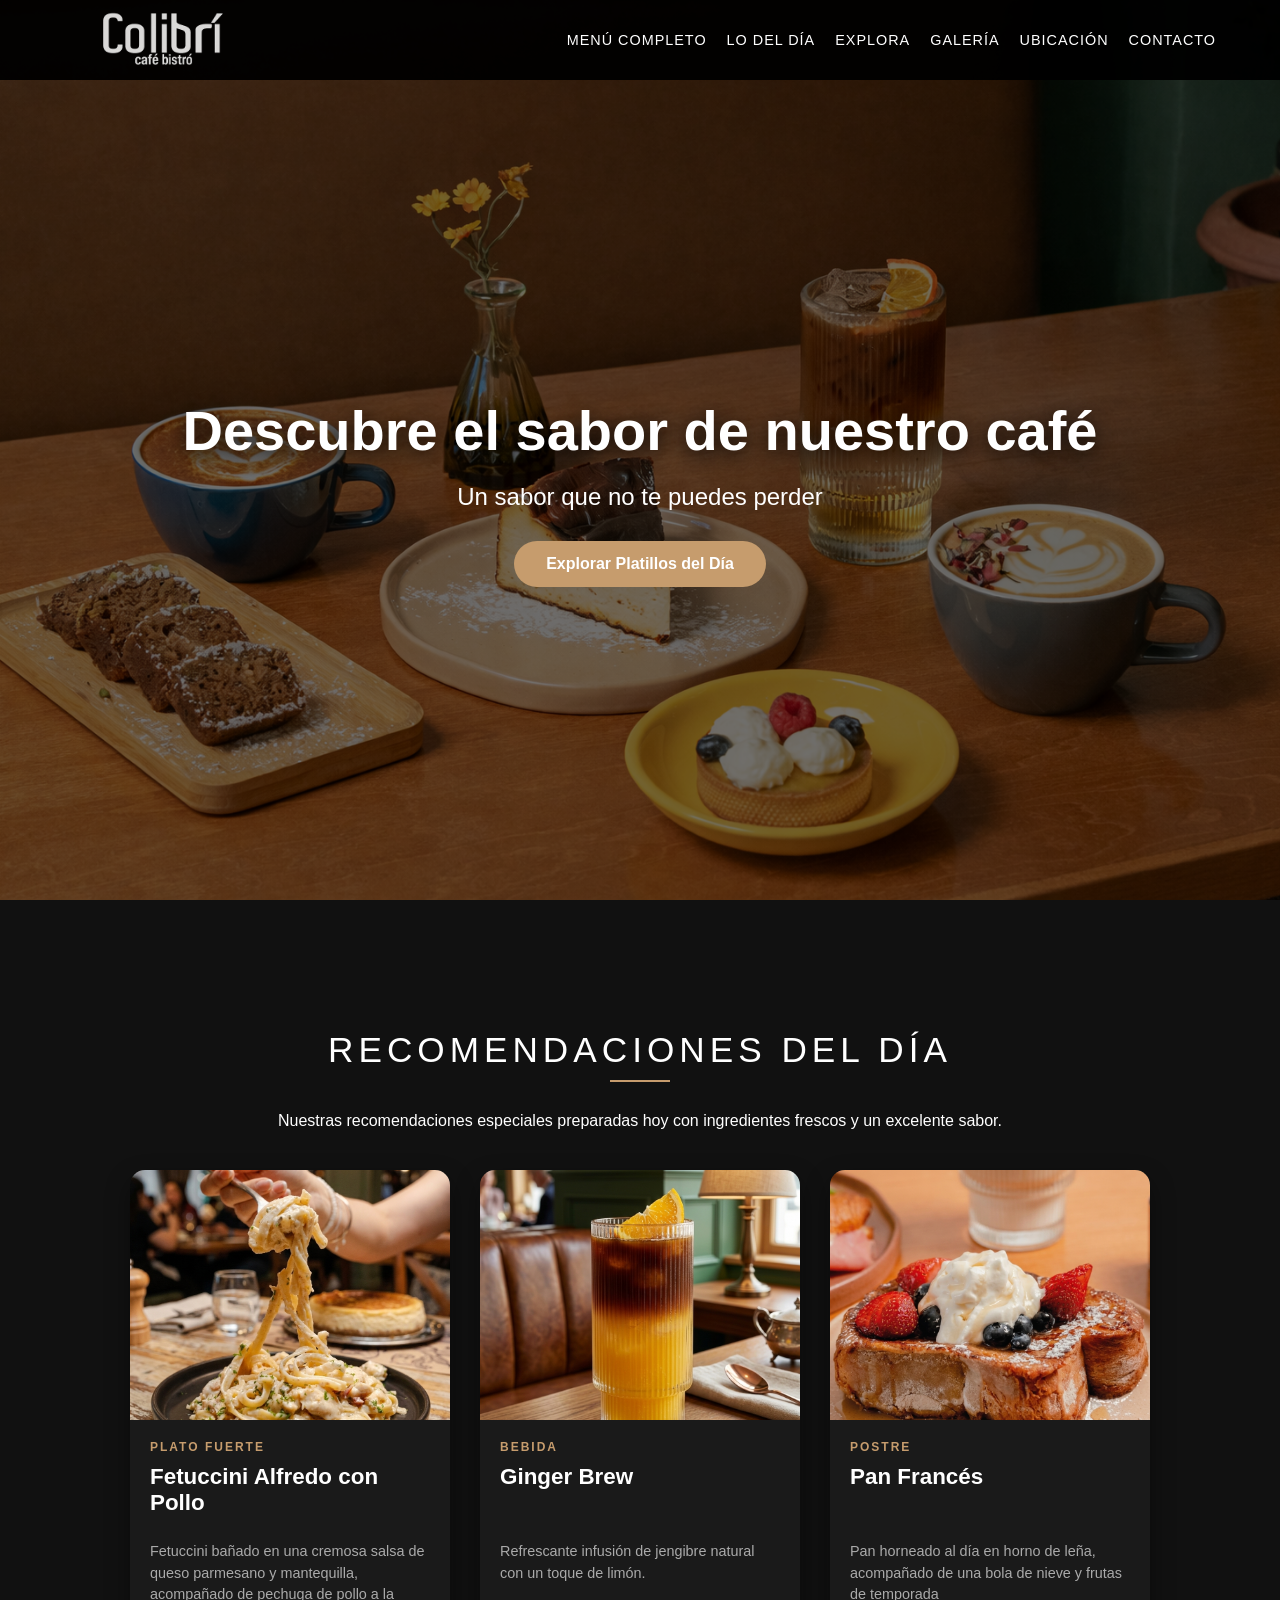
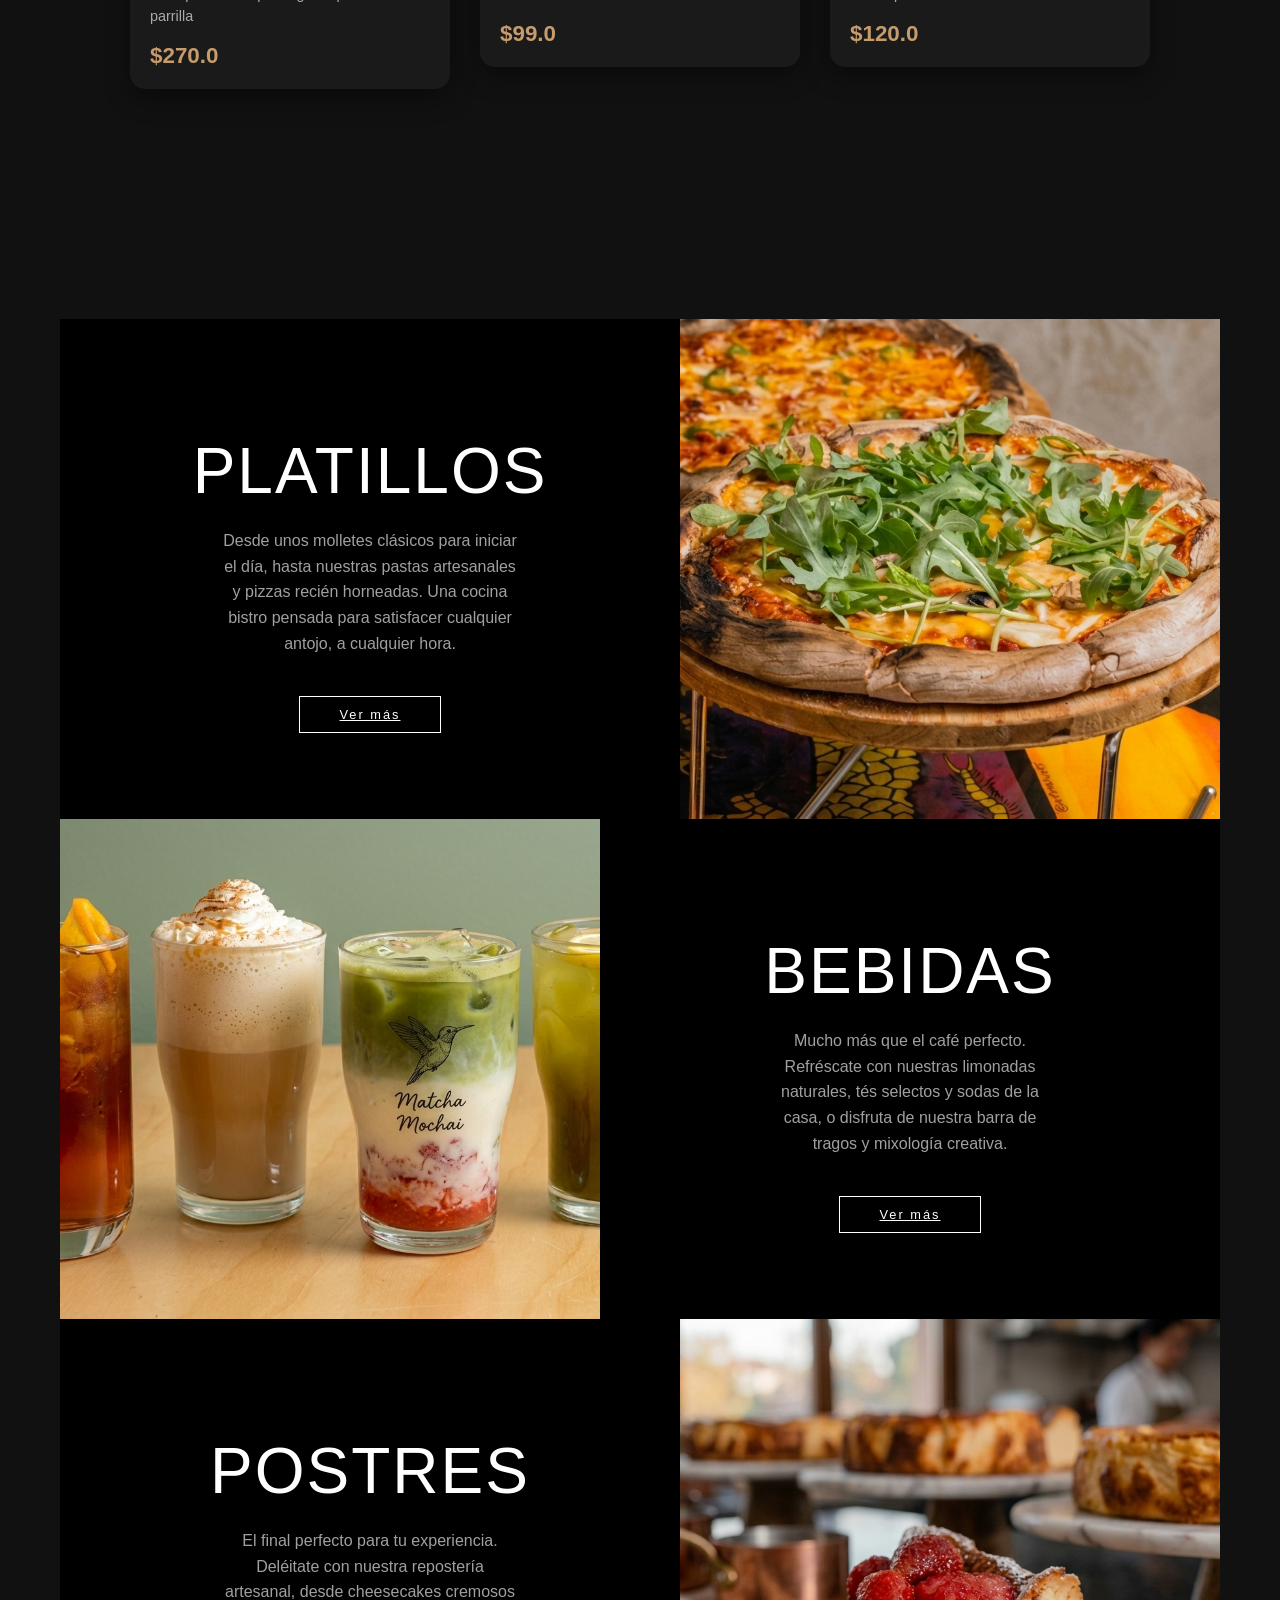
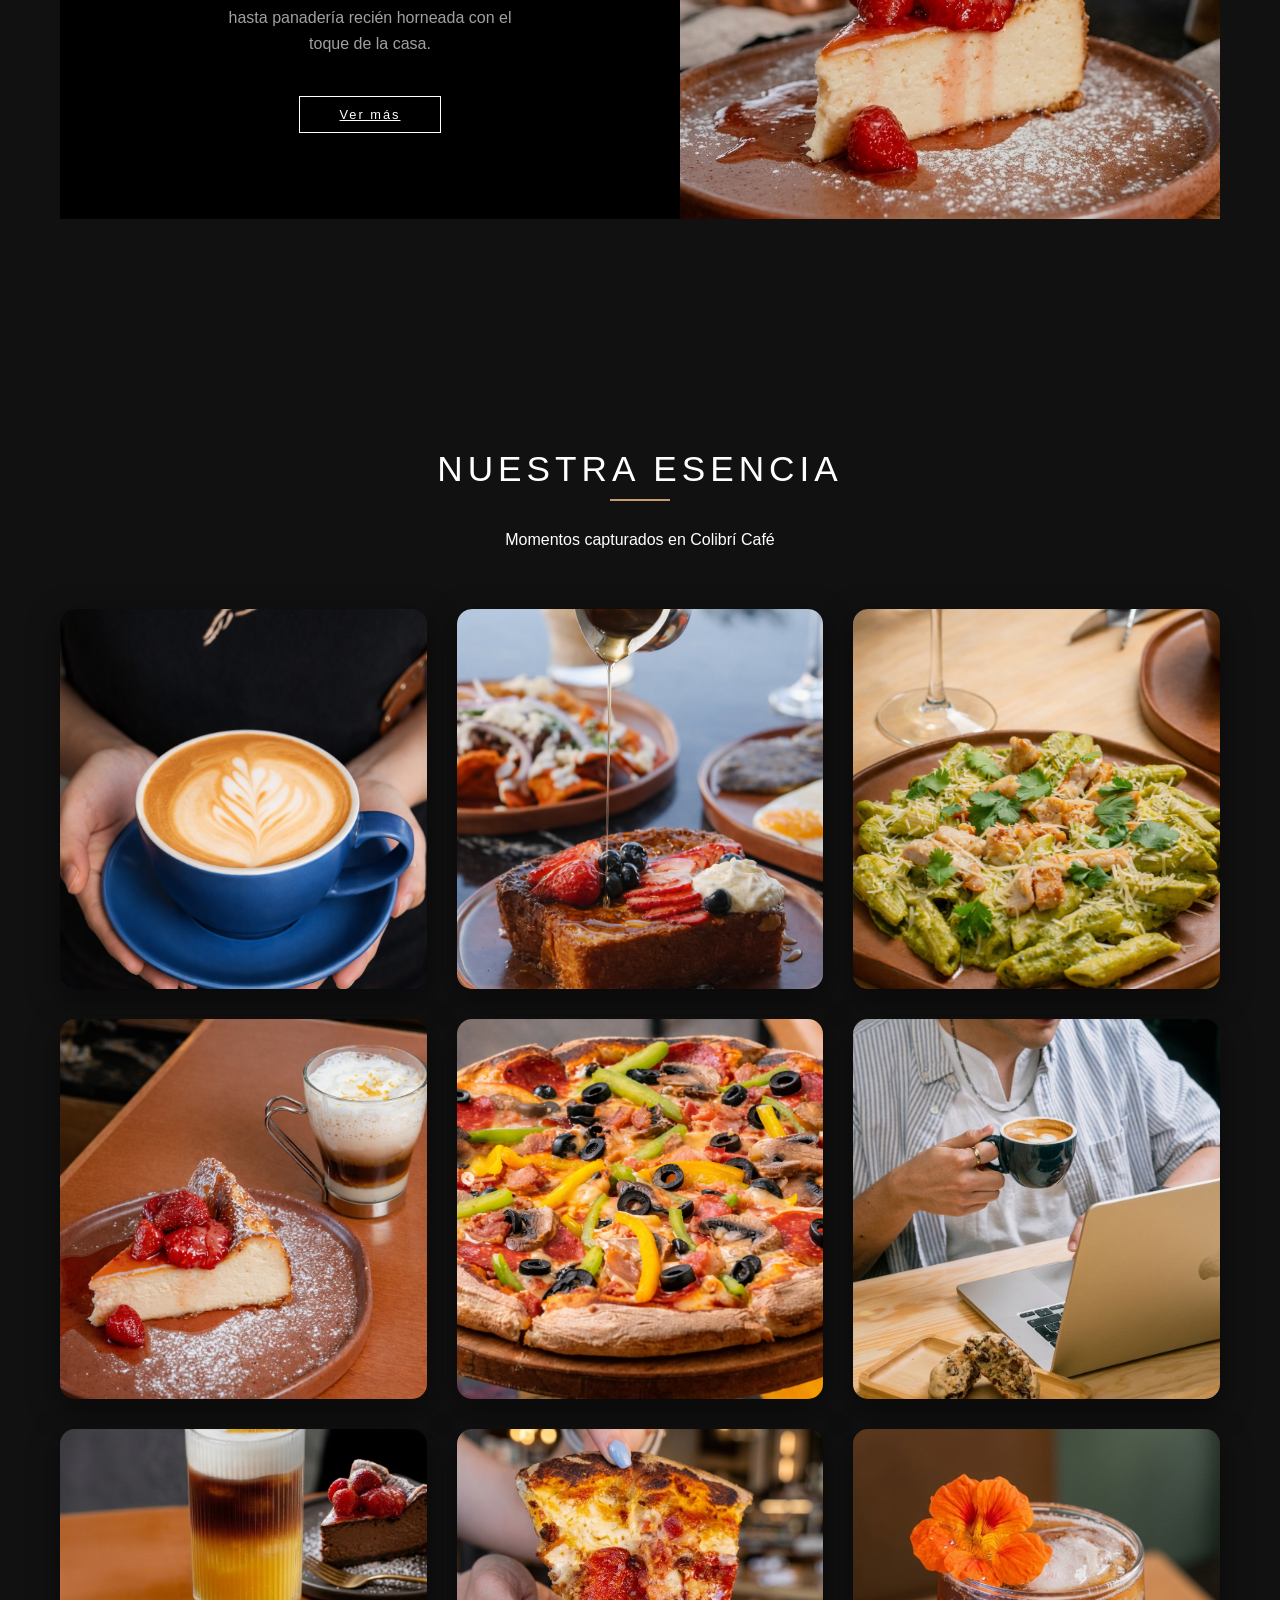
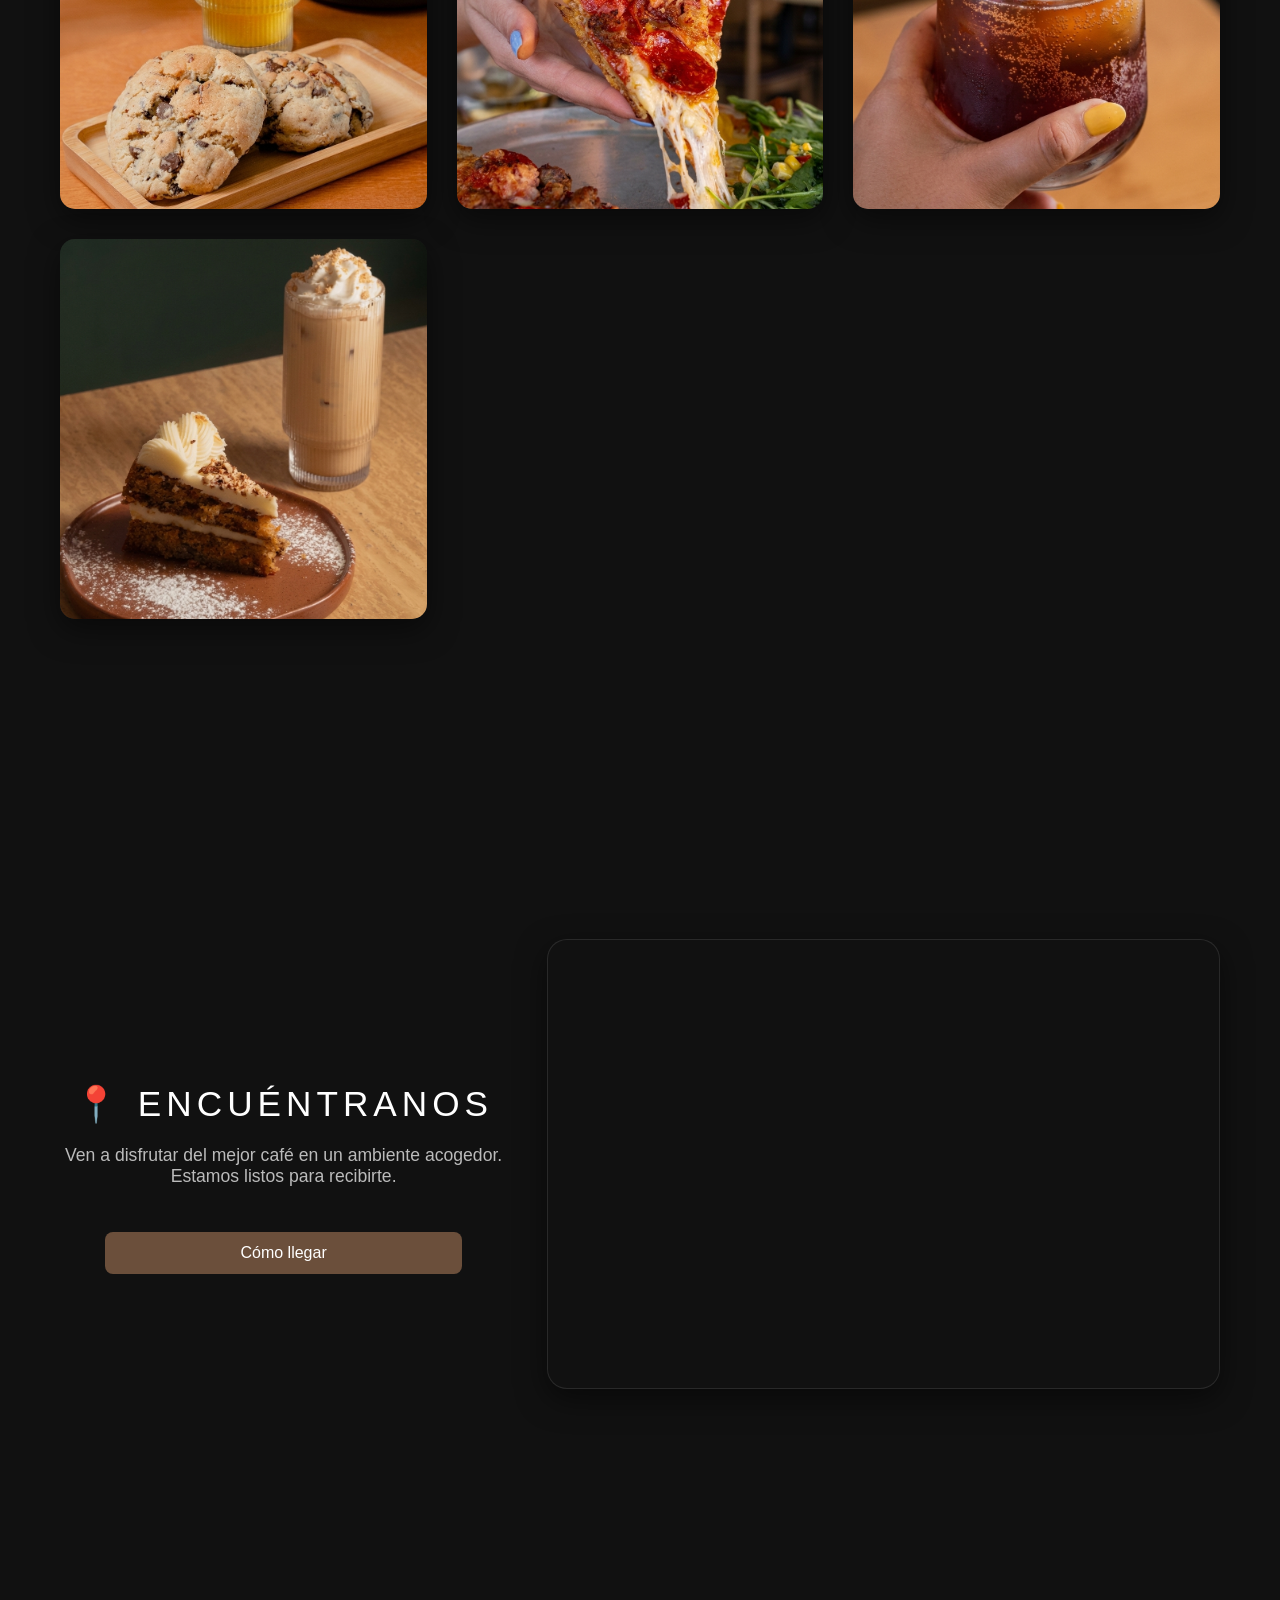
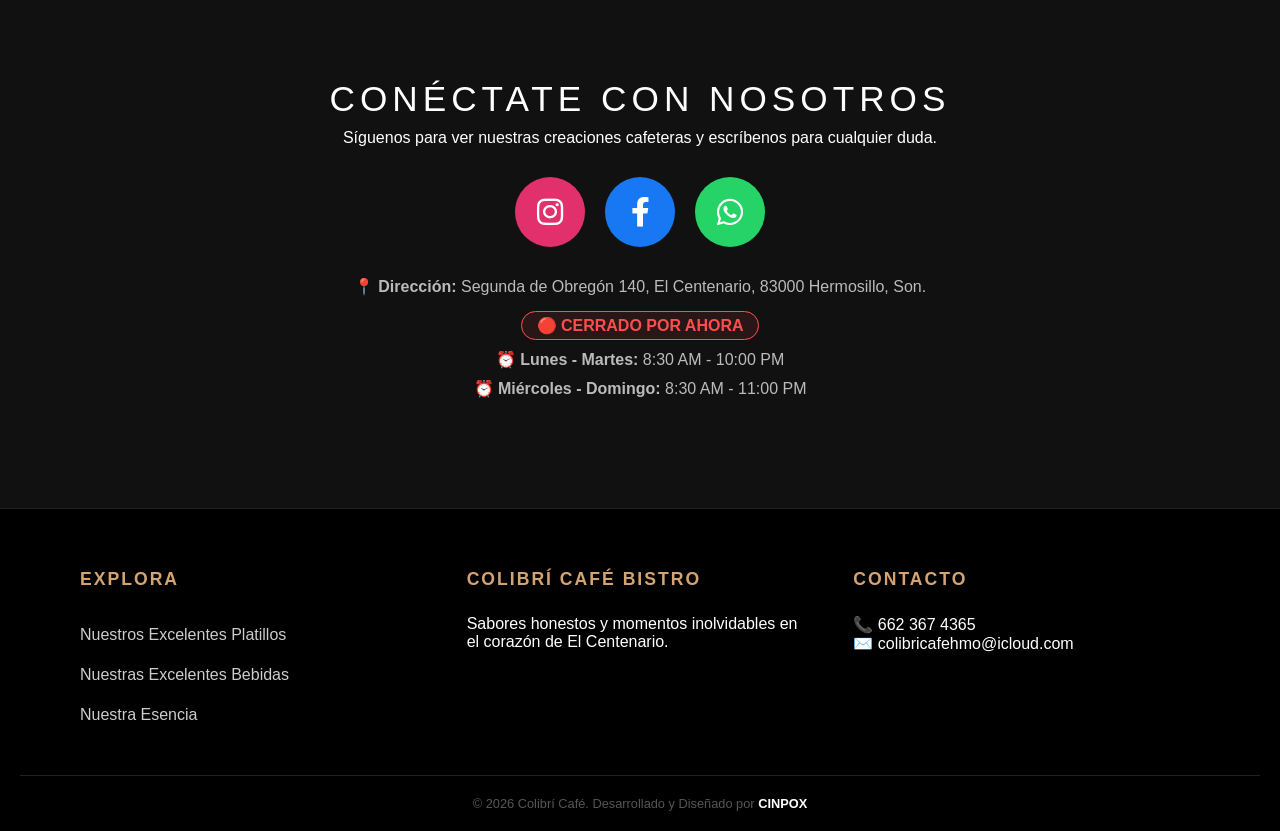
==== commit 8f7cd968: "Actualización profesional vía SSH ☕" ====
--- a/index.html
+++ b/index.html
@@ -47,13 +47,13 @@
 <div class="cards-contenedor">
 <div class="card-bistro reveal">
 <div class="card-img">
-<img alt="Plato Fuerte" id="img-plato" src="static/assets/images/lodeldiaP2.png"/>
+<img alt="Plato Fuerte" id="img-plato" src="static/assets/images/lodeldiaP1.png"/>
 </div>
 <div class="card-info">
 <span class="tag-bistro">Plato Fuerte</span>
-<h3 id="nombre-plato">Torta de Cochinita</h3>
-<p id="desc-plato">Torta de cochinita con pan del día, acompañado con el exquisito sabor de la cochinita sonorense</p>
-<span class="precio-bistro" id="precio-plato">$150.0</span>
+<h3 id="nombre-plato">Fetuccini Alfredo con Pollo</h3>
+<p id="desc-plato">Fetuccini bañado en una cremosa salsa de queso parmesano y mantequilla, acompañado de pechuga de pollo a la parrilla</p>
+<span class="precio-bistro" id="precio-plato">$270.0</span>
 </div>
 </div>
 <div class="card-bistro reveal">
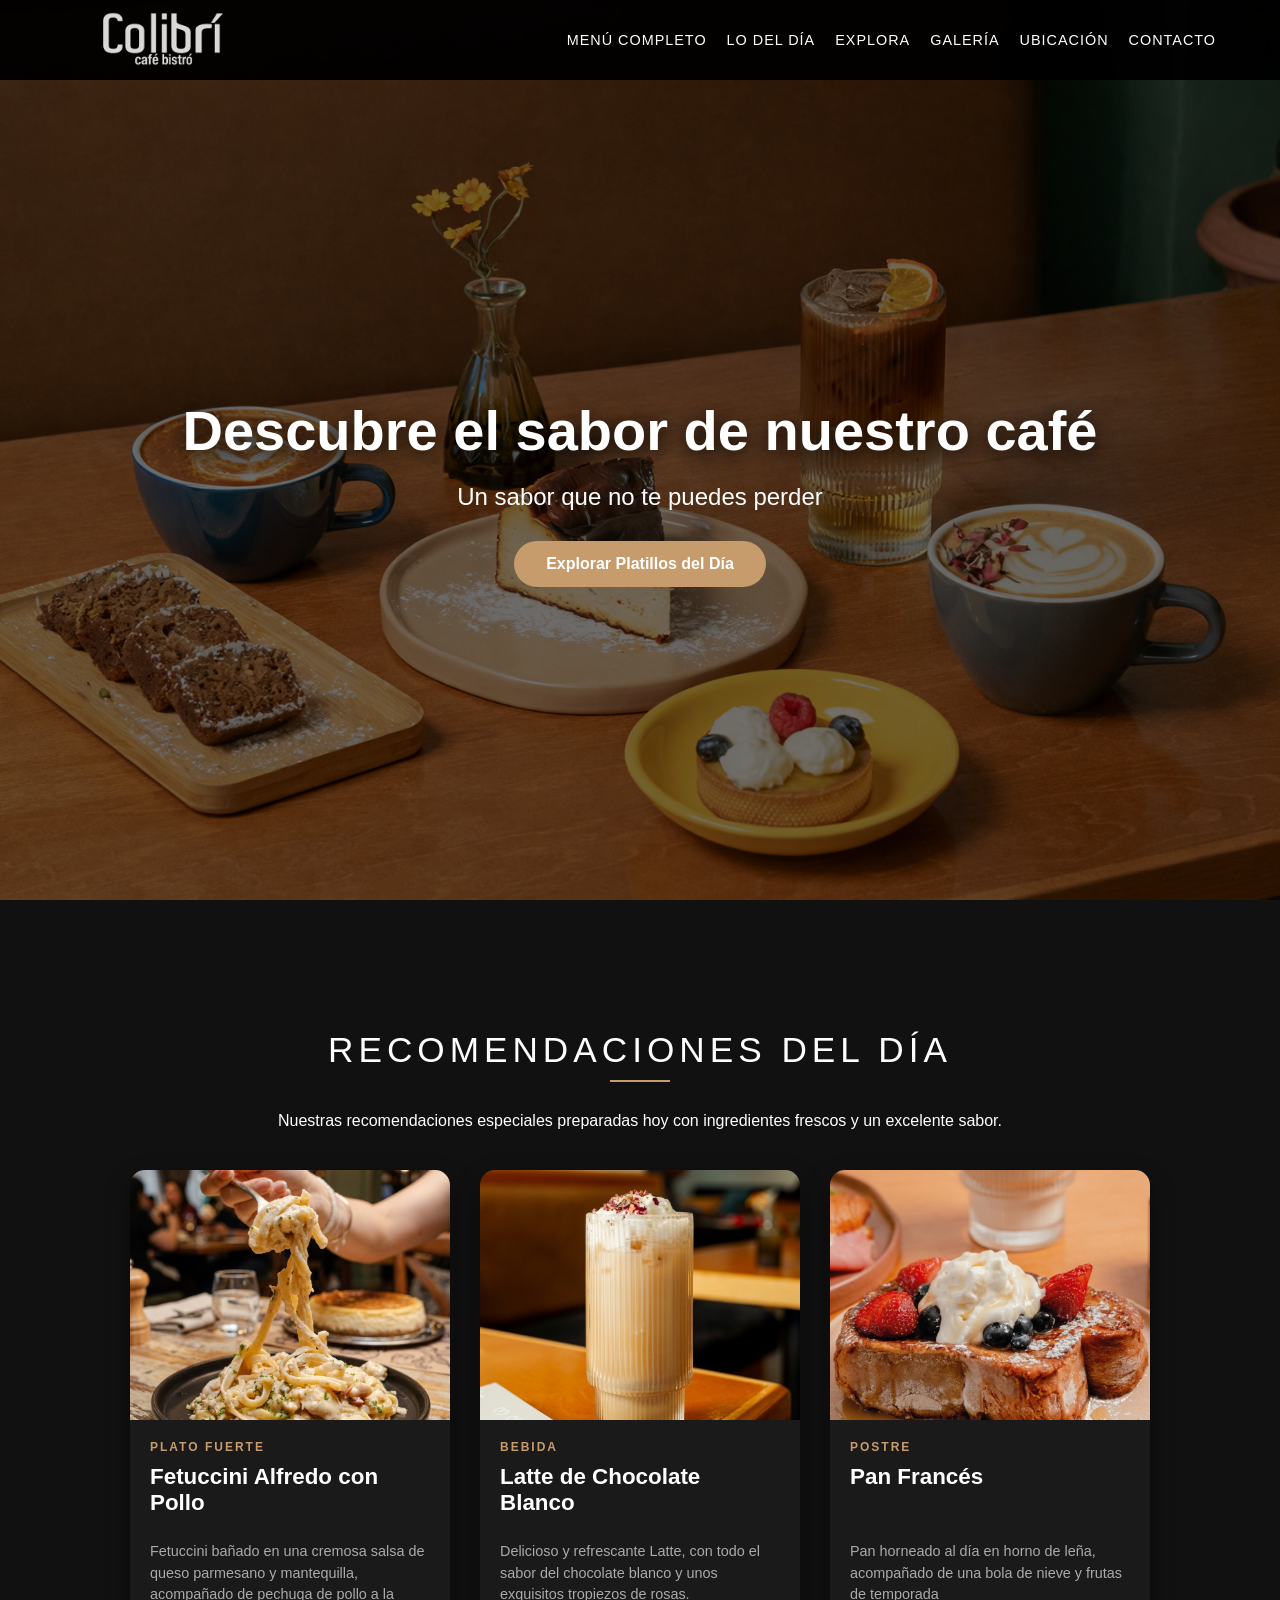
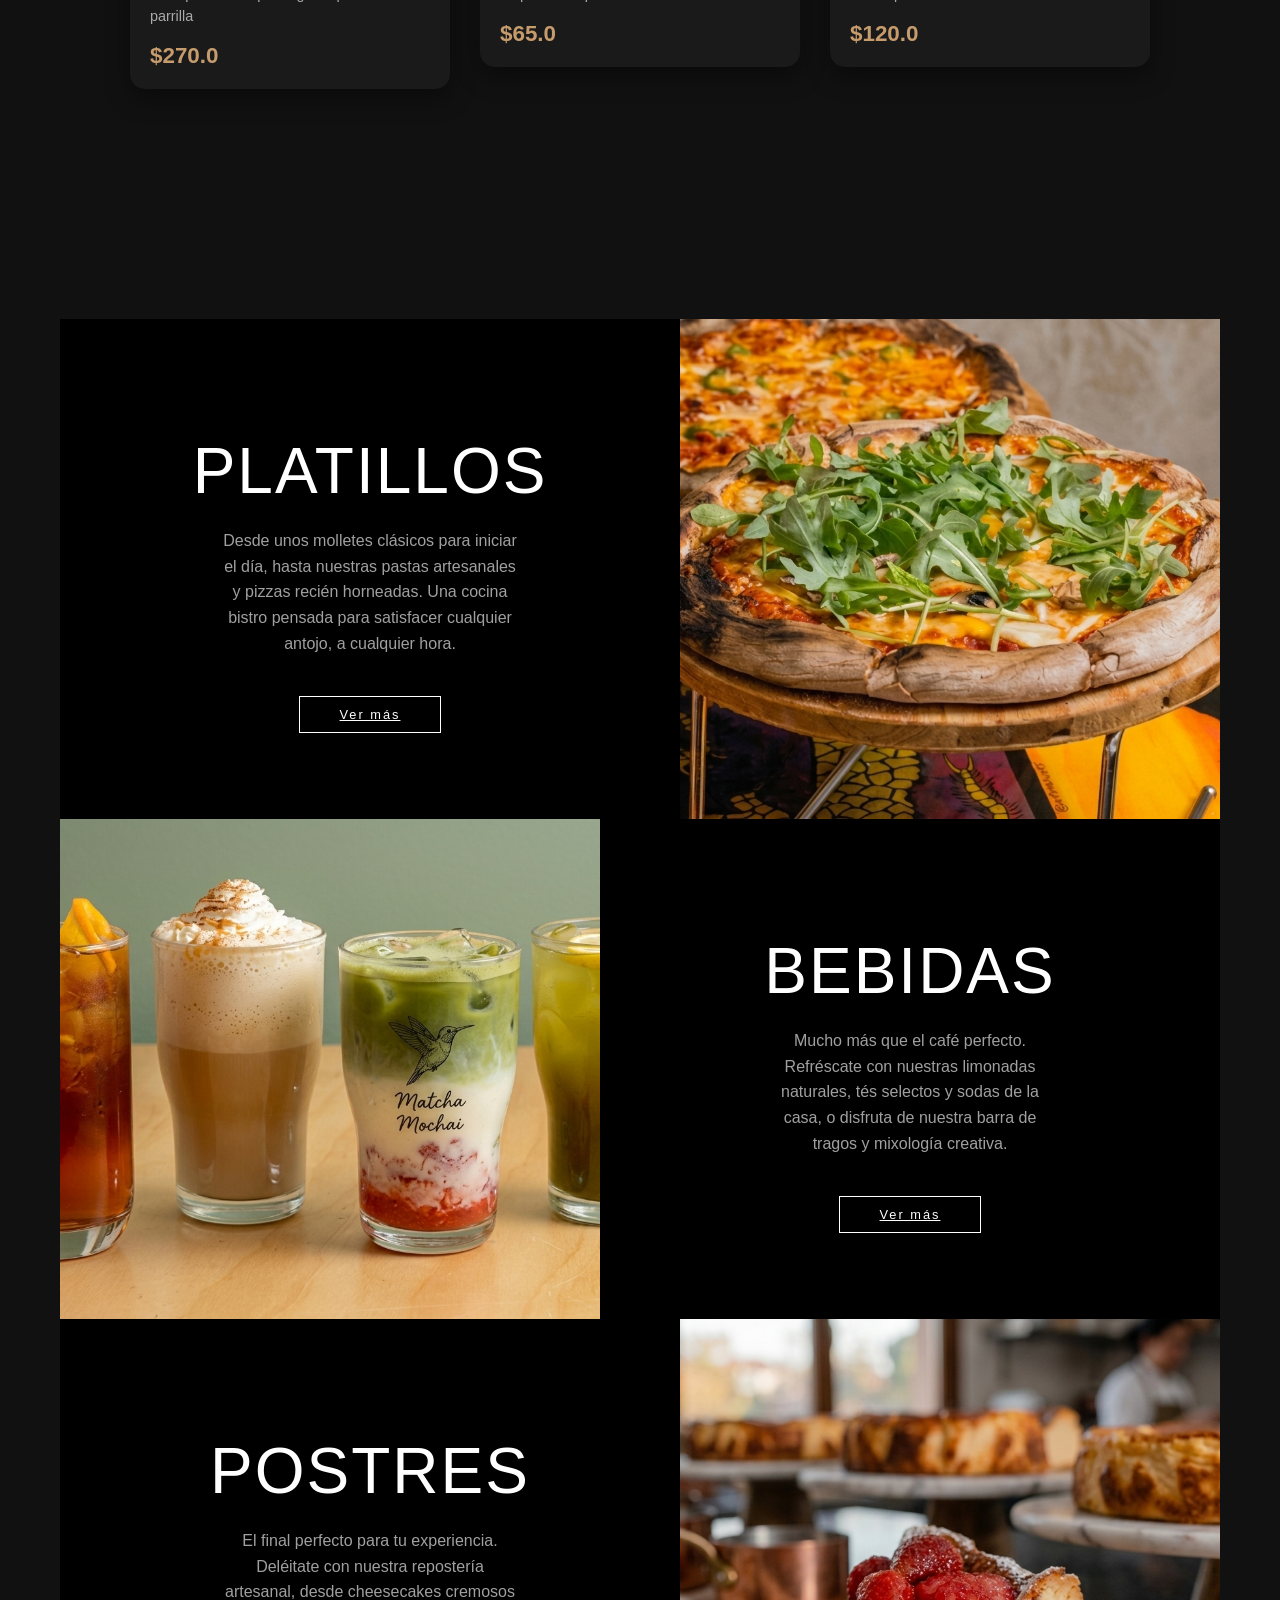
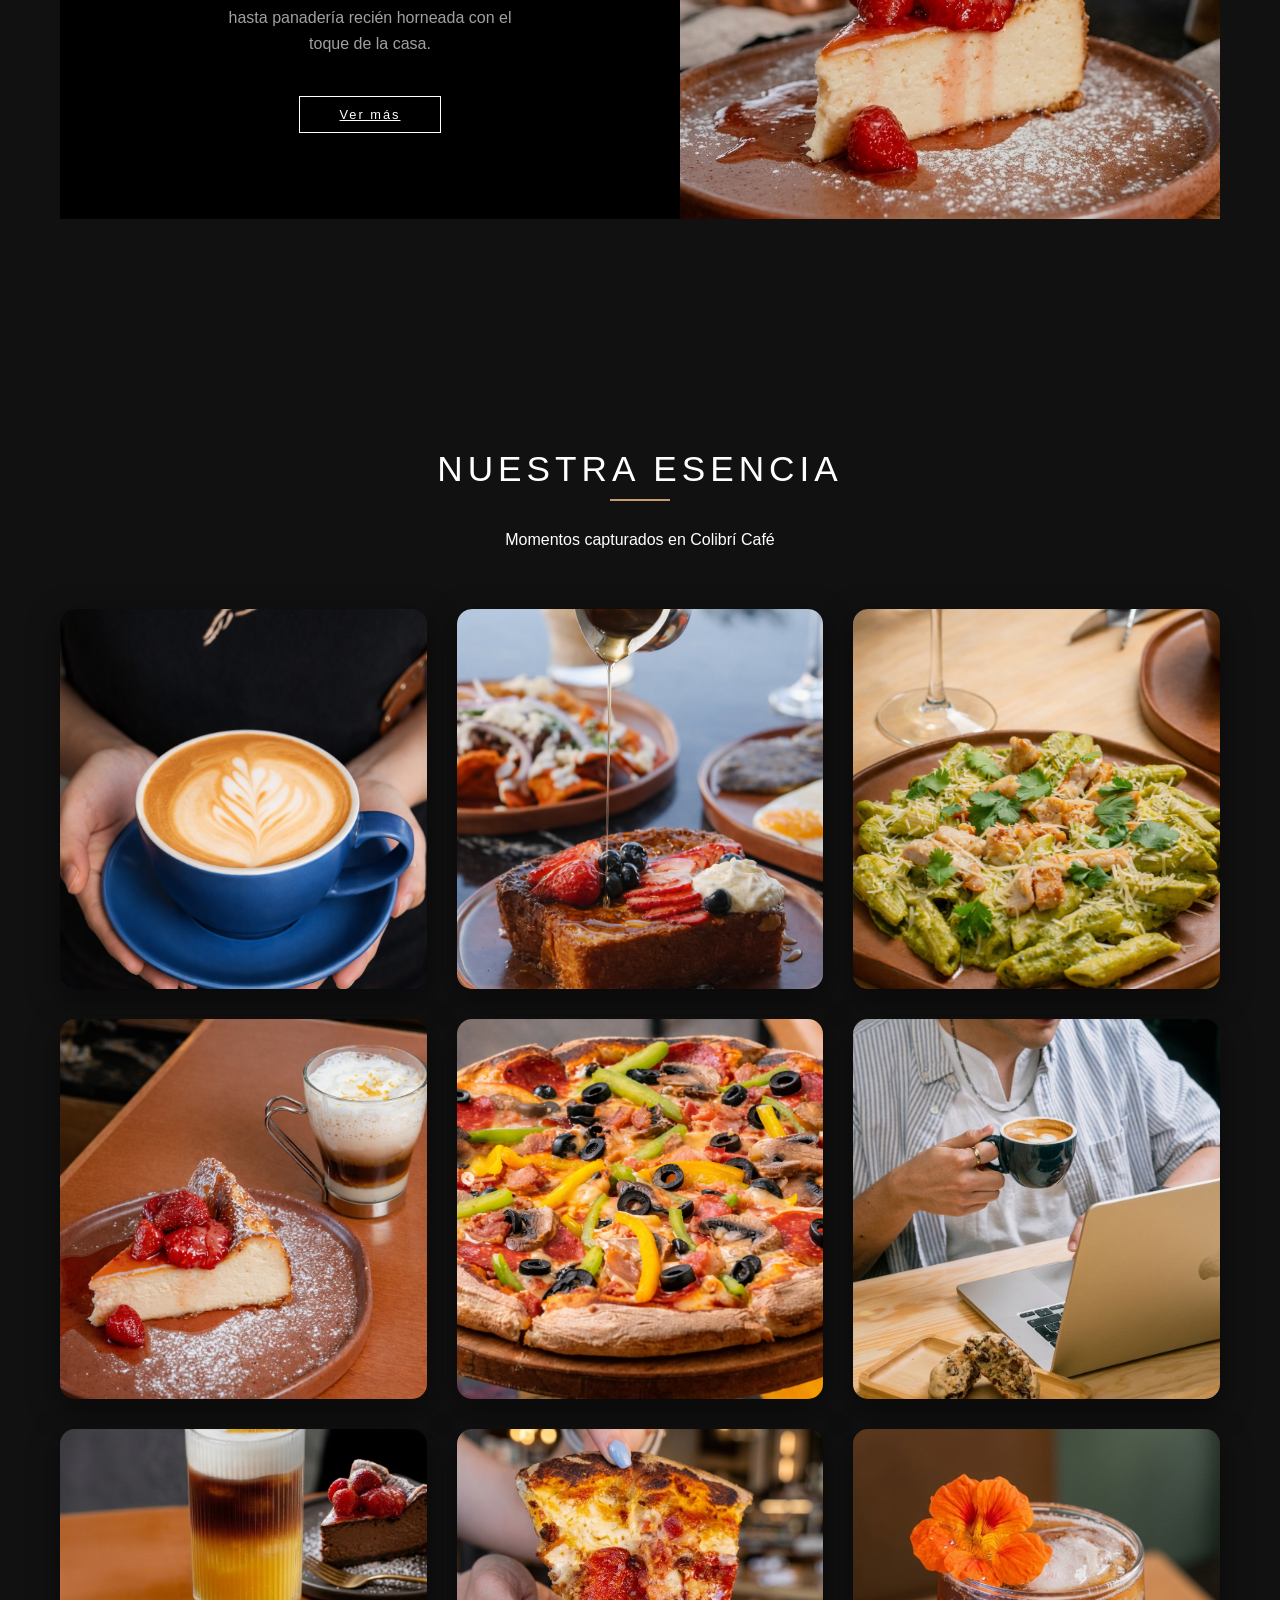
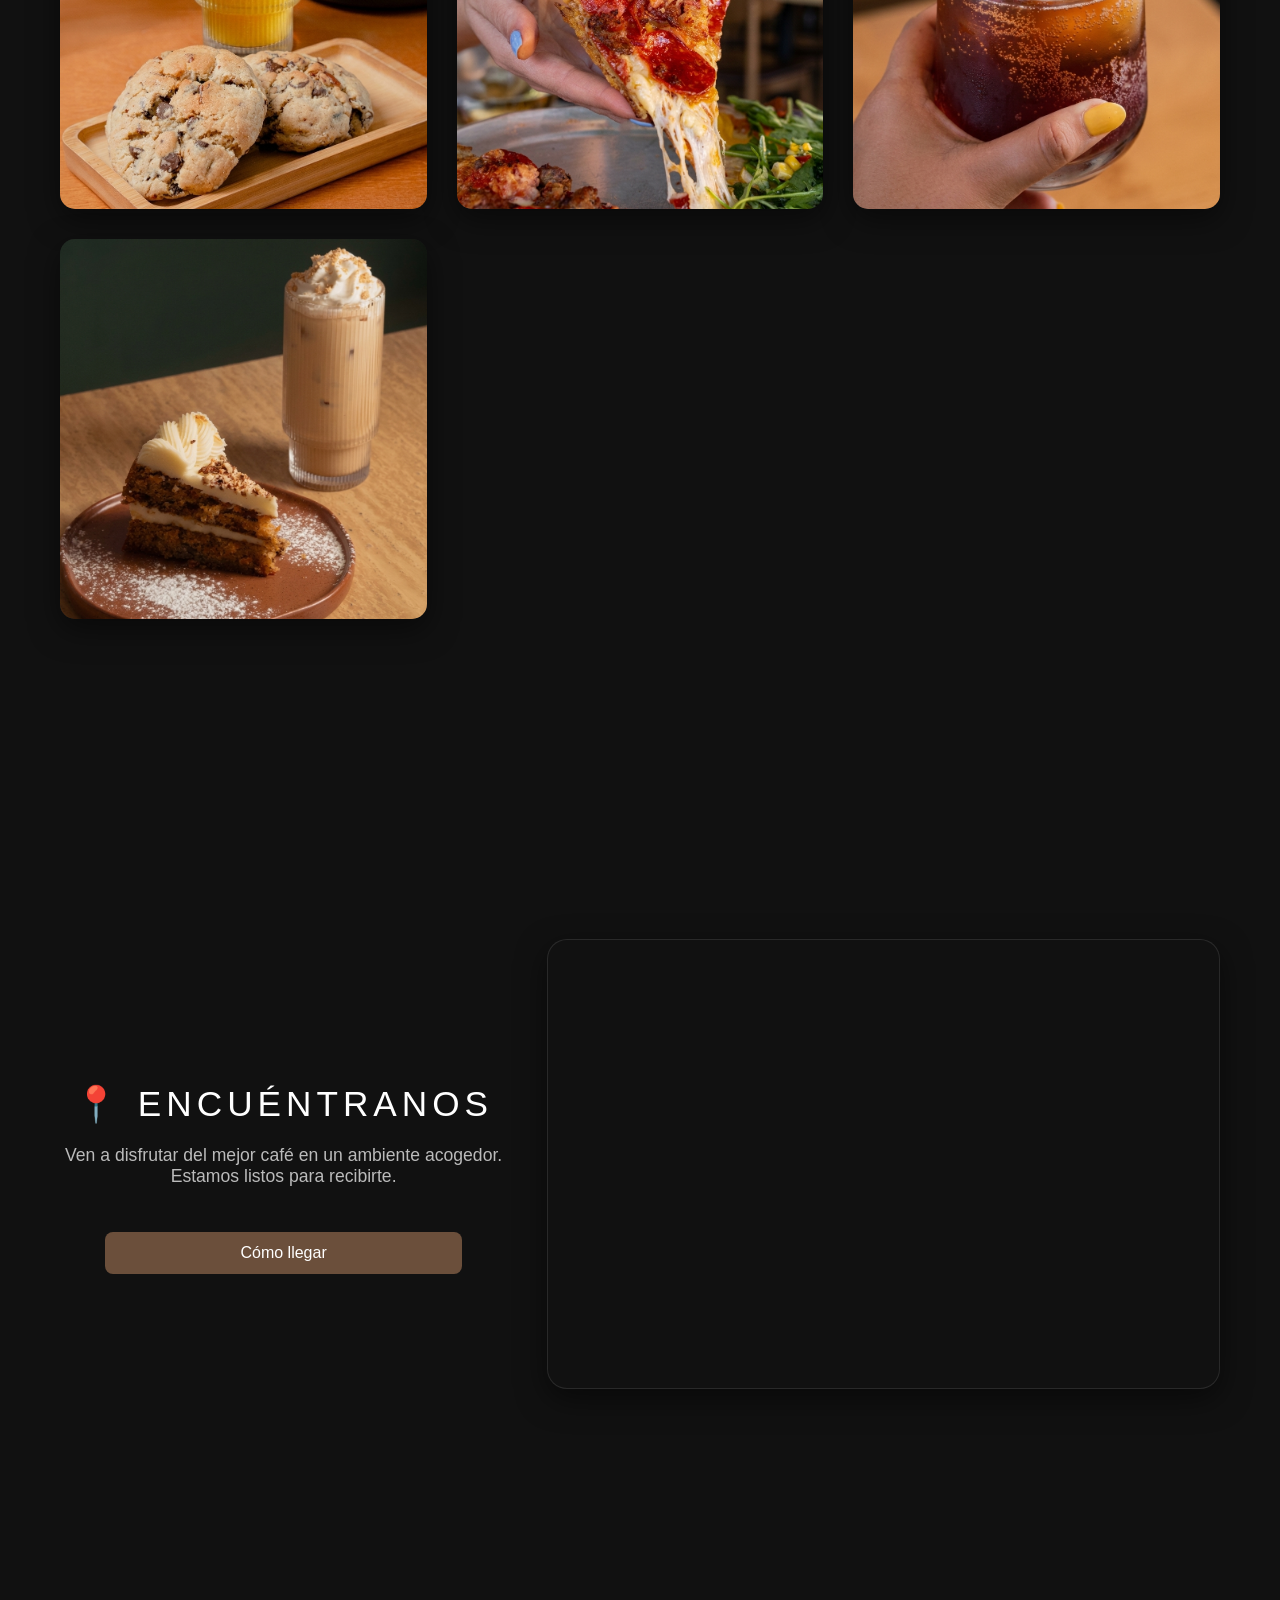
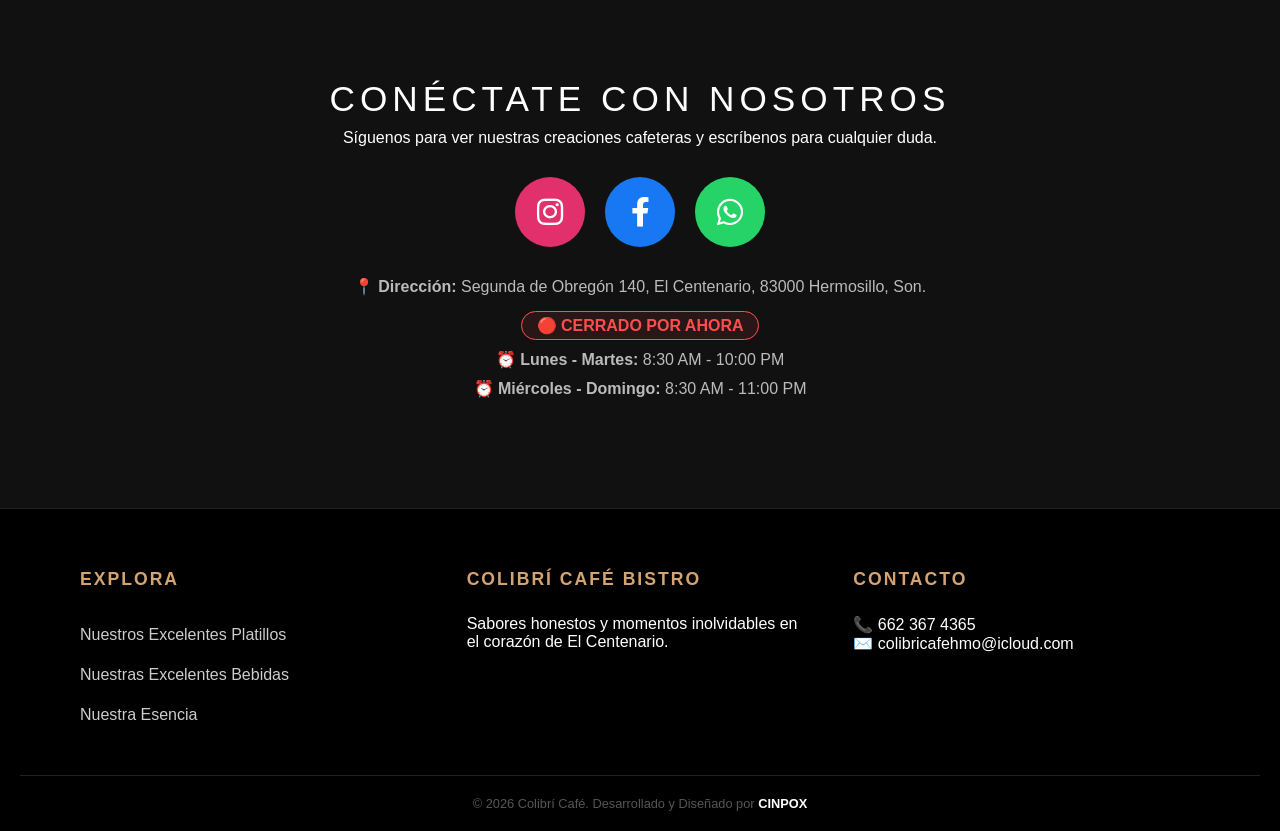
==== commit d7a7b685: "Actualización profesional vía SSH ☕" ====
--- a/index.html
+++ b/index.html
@@ -58,13 +58,13 @@
 </div>
 <div class="card-bistro reveal">
 <div class="card-img">
-<img alt="Bebida" id="img-bebida" src="static/assets/images/lodeldiaB1.png"/>
+<img alt="Bebida" id="img-bebida" src="static/assets/images/lodeldiaB2.png"/>
 </div>
 <div class="card-info">
 <span class="tag-bistro">Bebida</span>
-<h3 id="nombre-bebida">Ginger Brew</h3>
-<p id="desc-bebida">Refrescante infusión de jengibre natural con un toque de limón.</p>
-<span class="precio-bistro" id="precio-bebida">$99.0</span></div></div>
+<h3 id="nombre-bebida">Latte de Chocolate Blanco</h3>
+<p id="desc-bebida">Delicioso y refrescante Latte, con todo el sabor del chocolate blanco y unos exquisitos tropiezos de rosas.</p>
+<span class="precio-bistro" id="precio-bebida">$65.0</span></div></div>
 <div class="card-bistro reveal">
 <div class="card-img">
 <img alt="Postre" id="img-postre" src="static/assets/images/lodeldiaPO2.png"/>
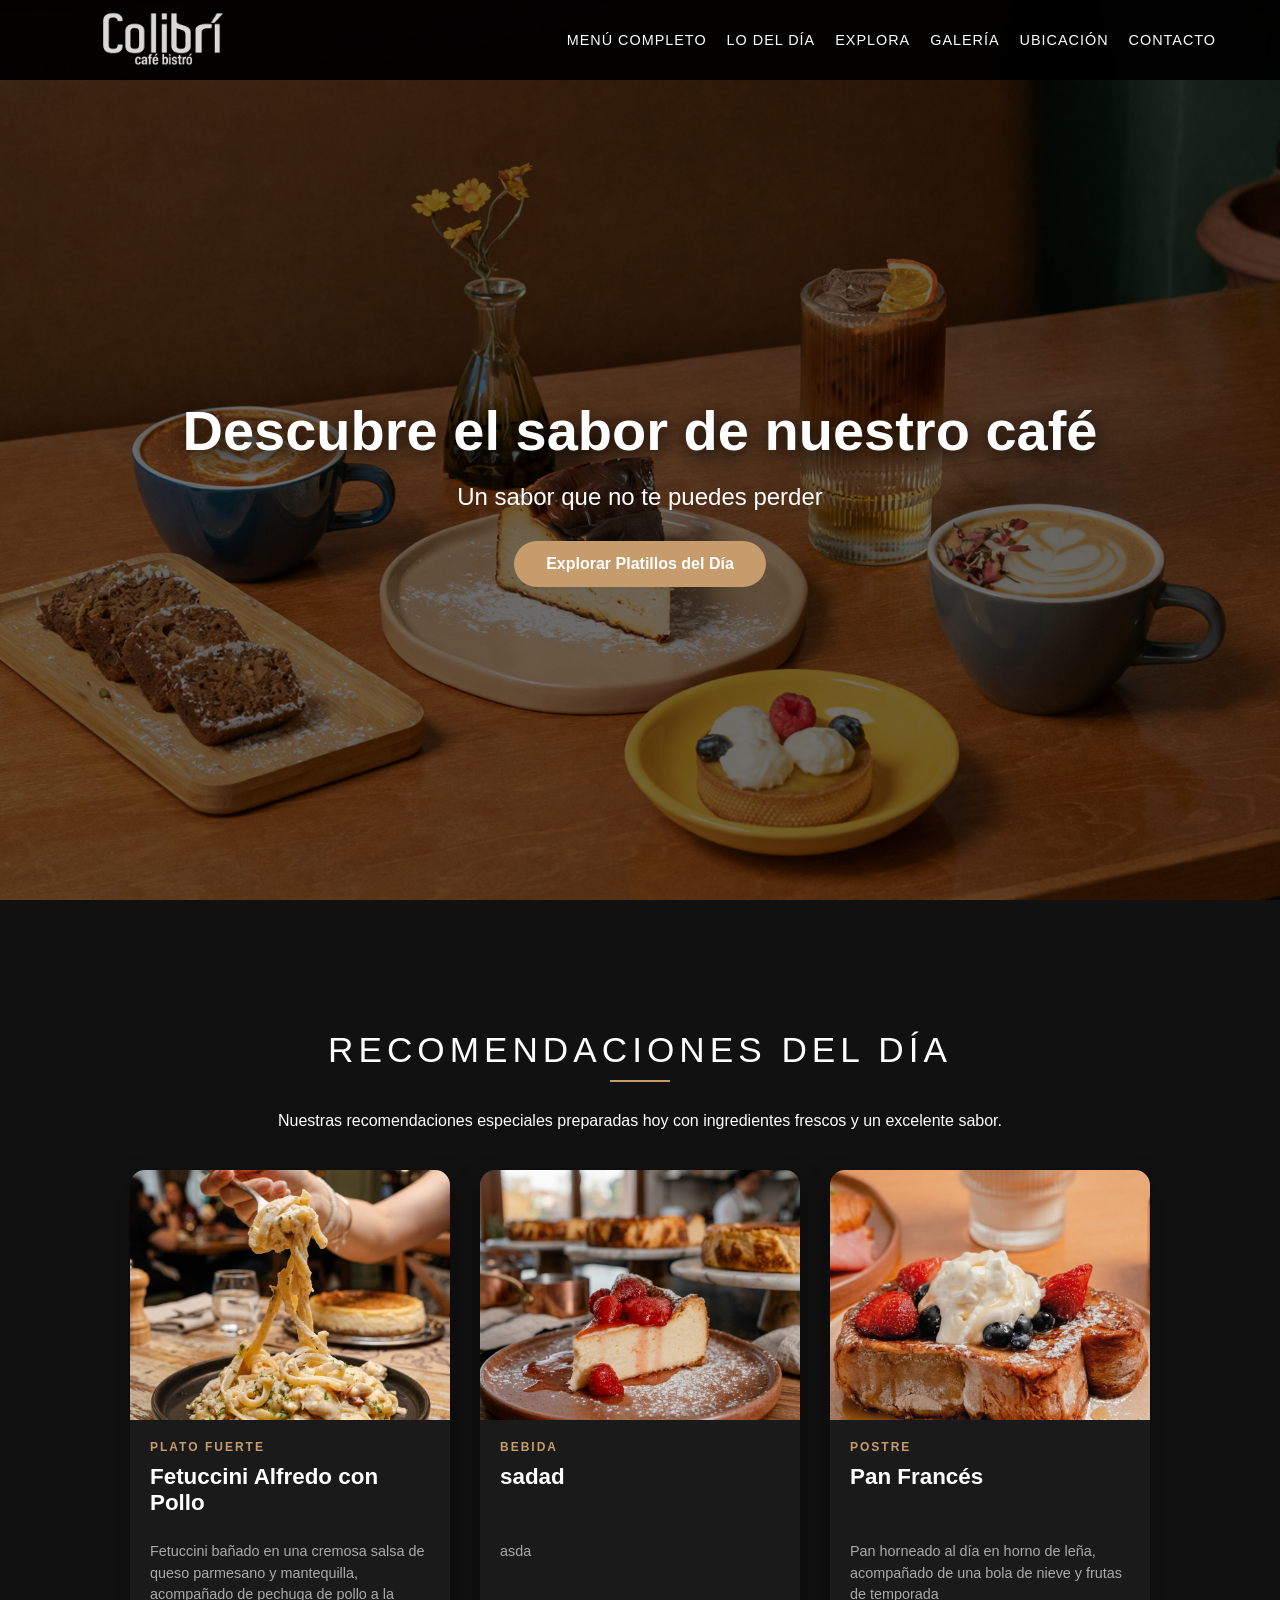
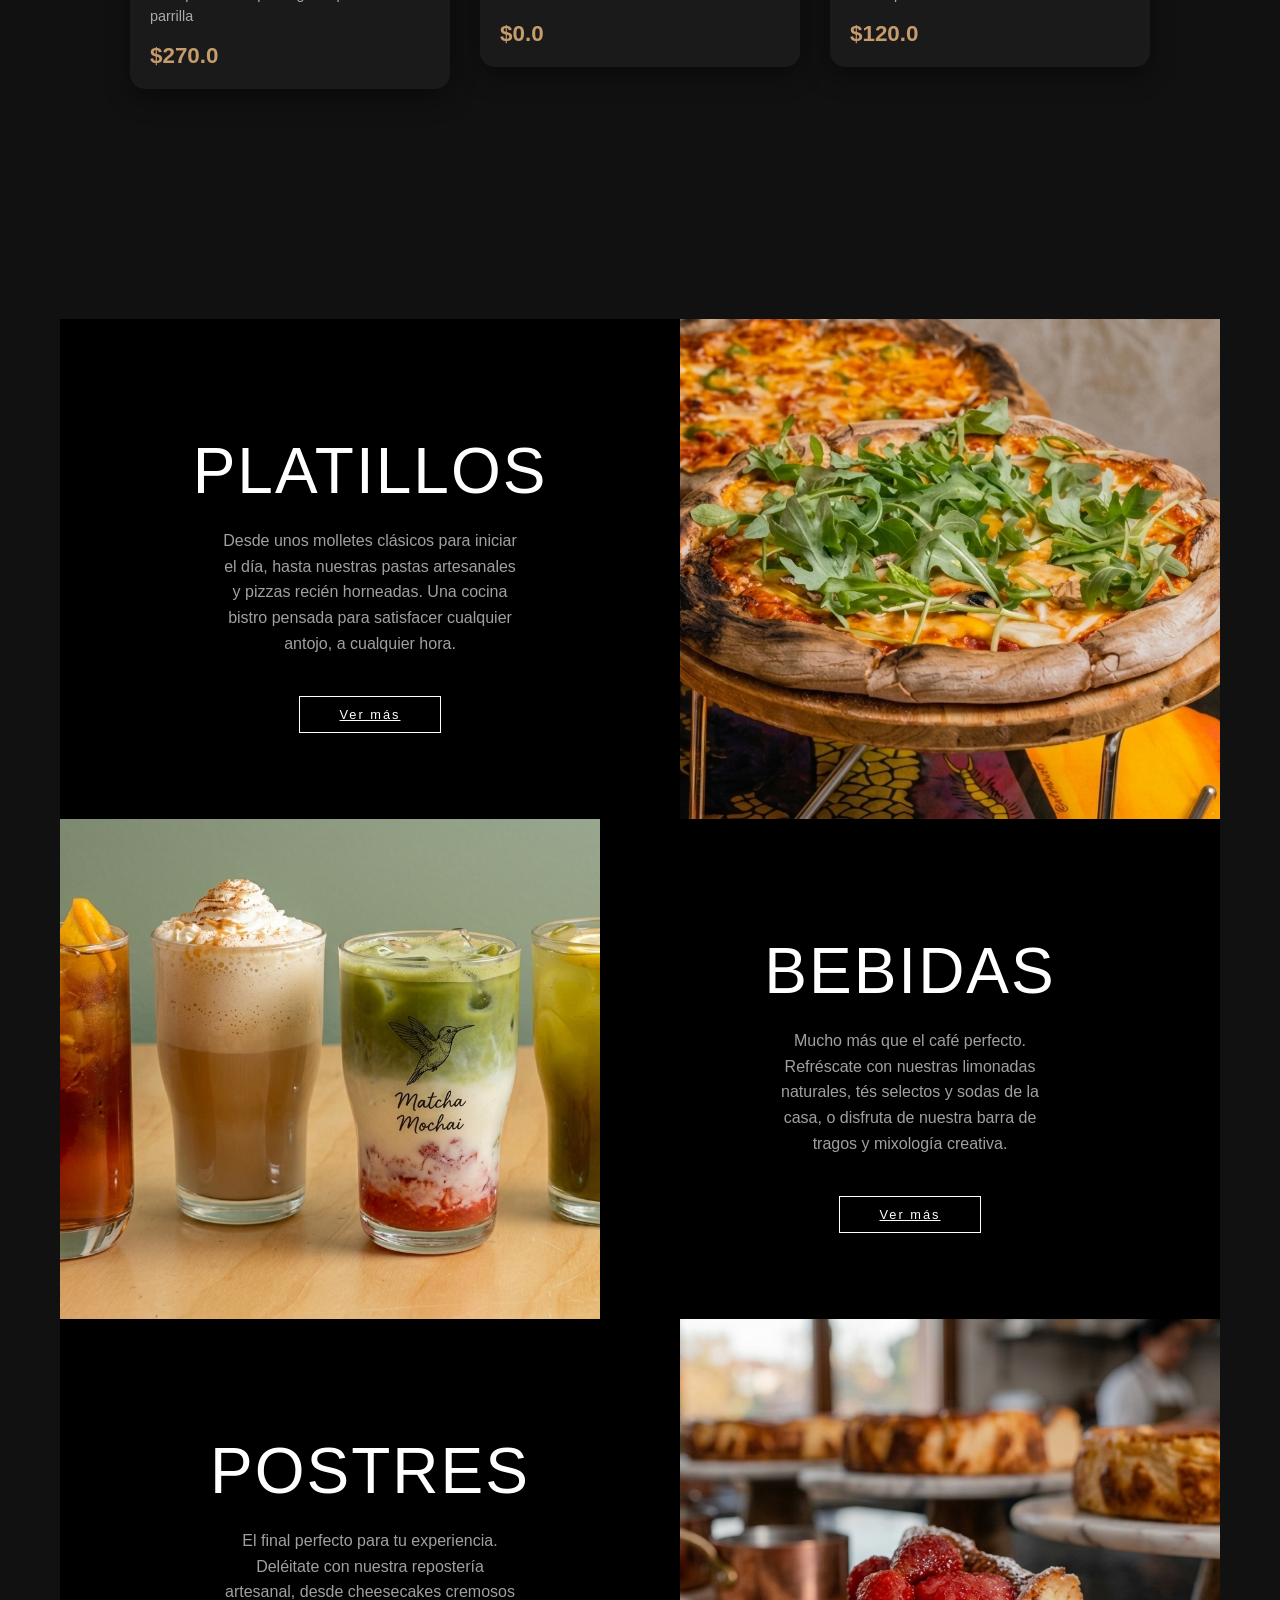
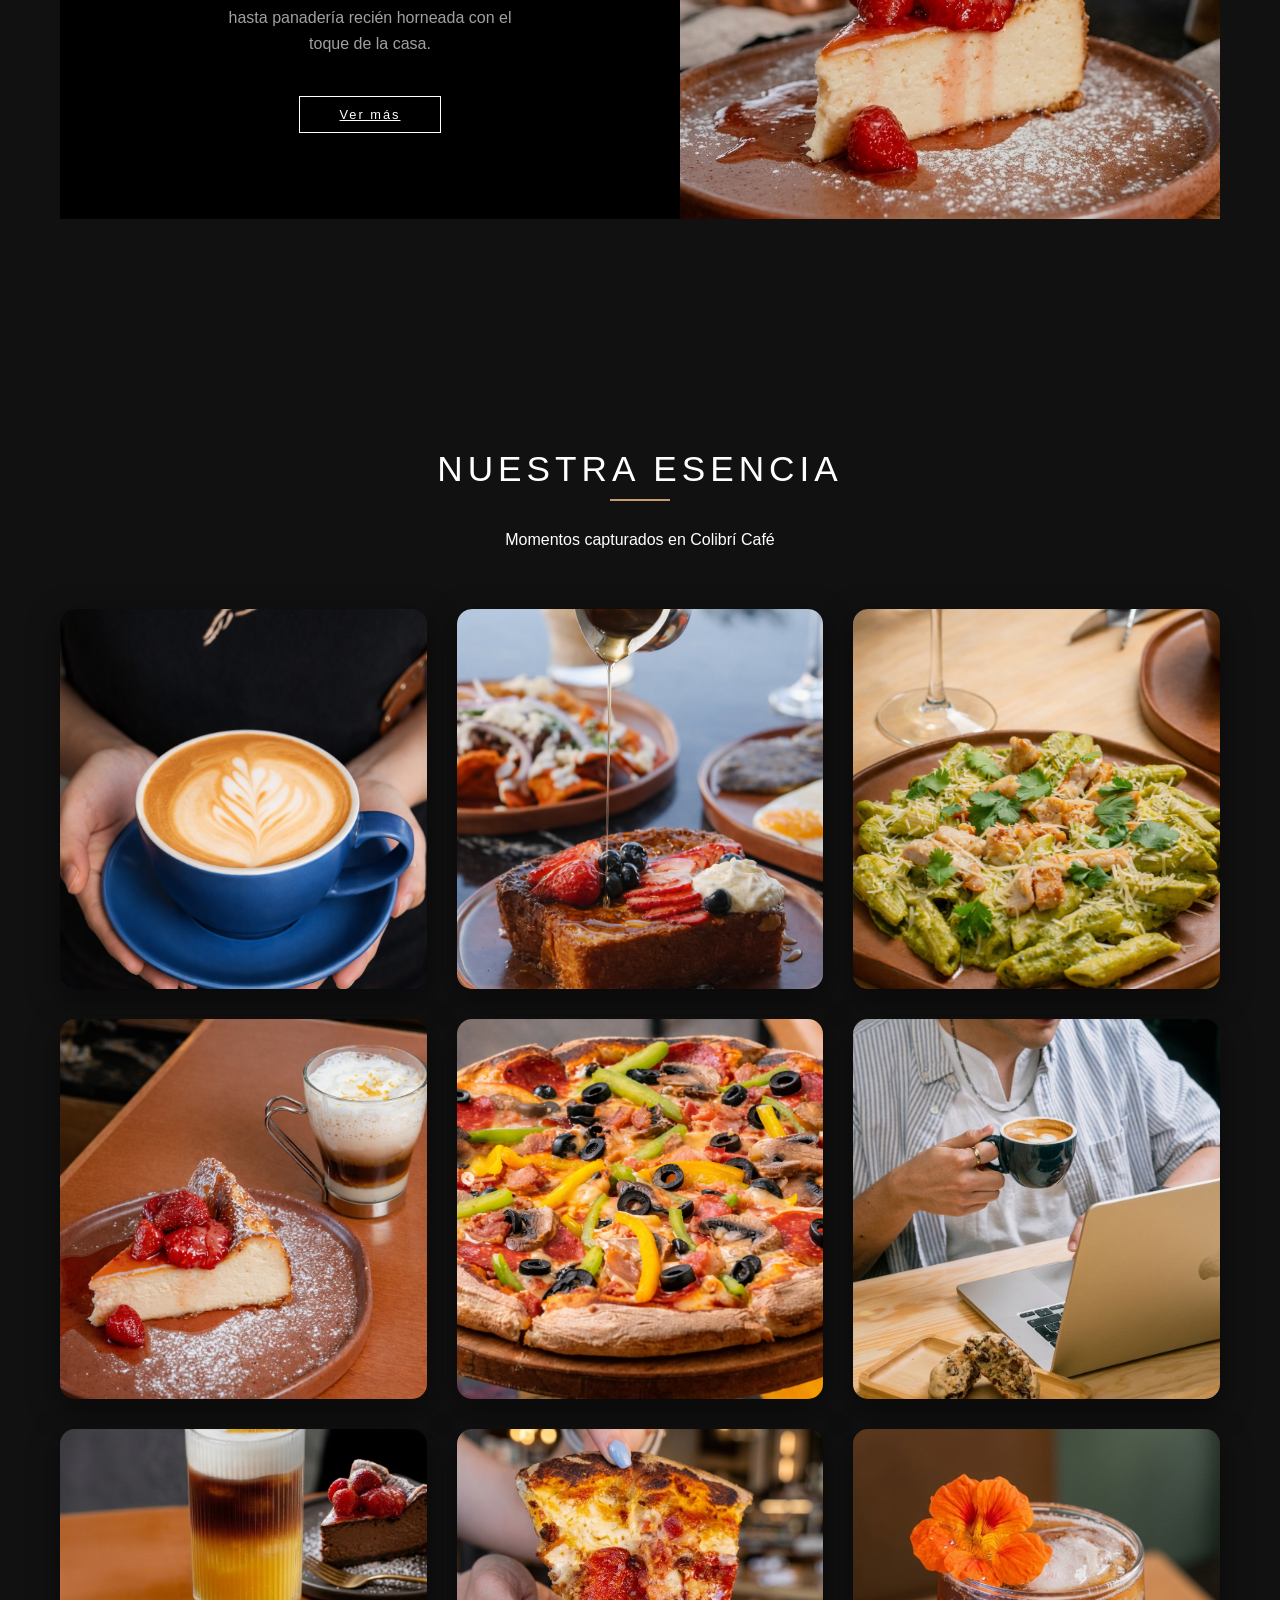
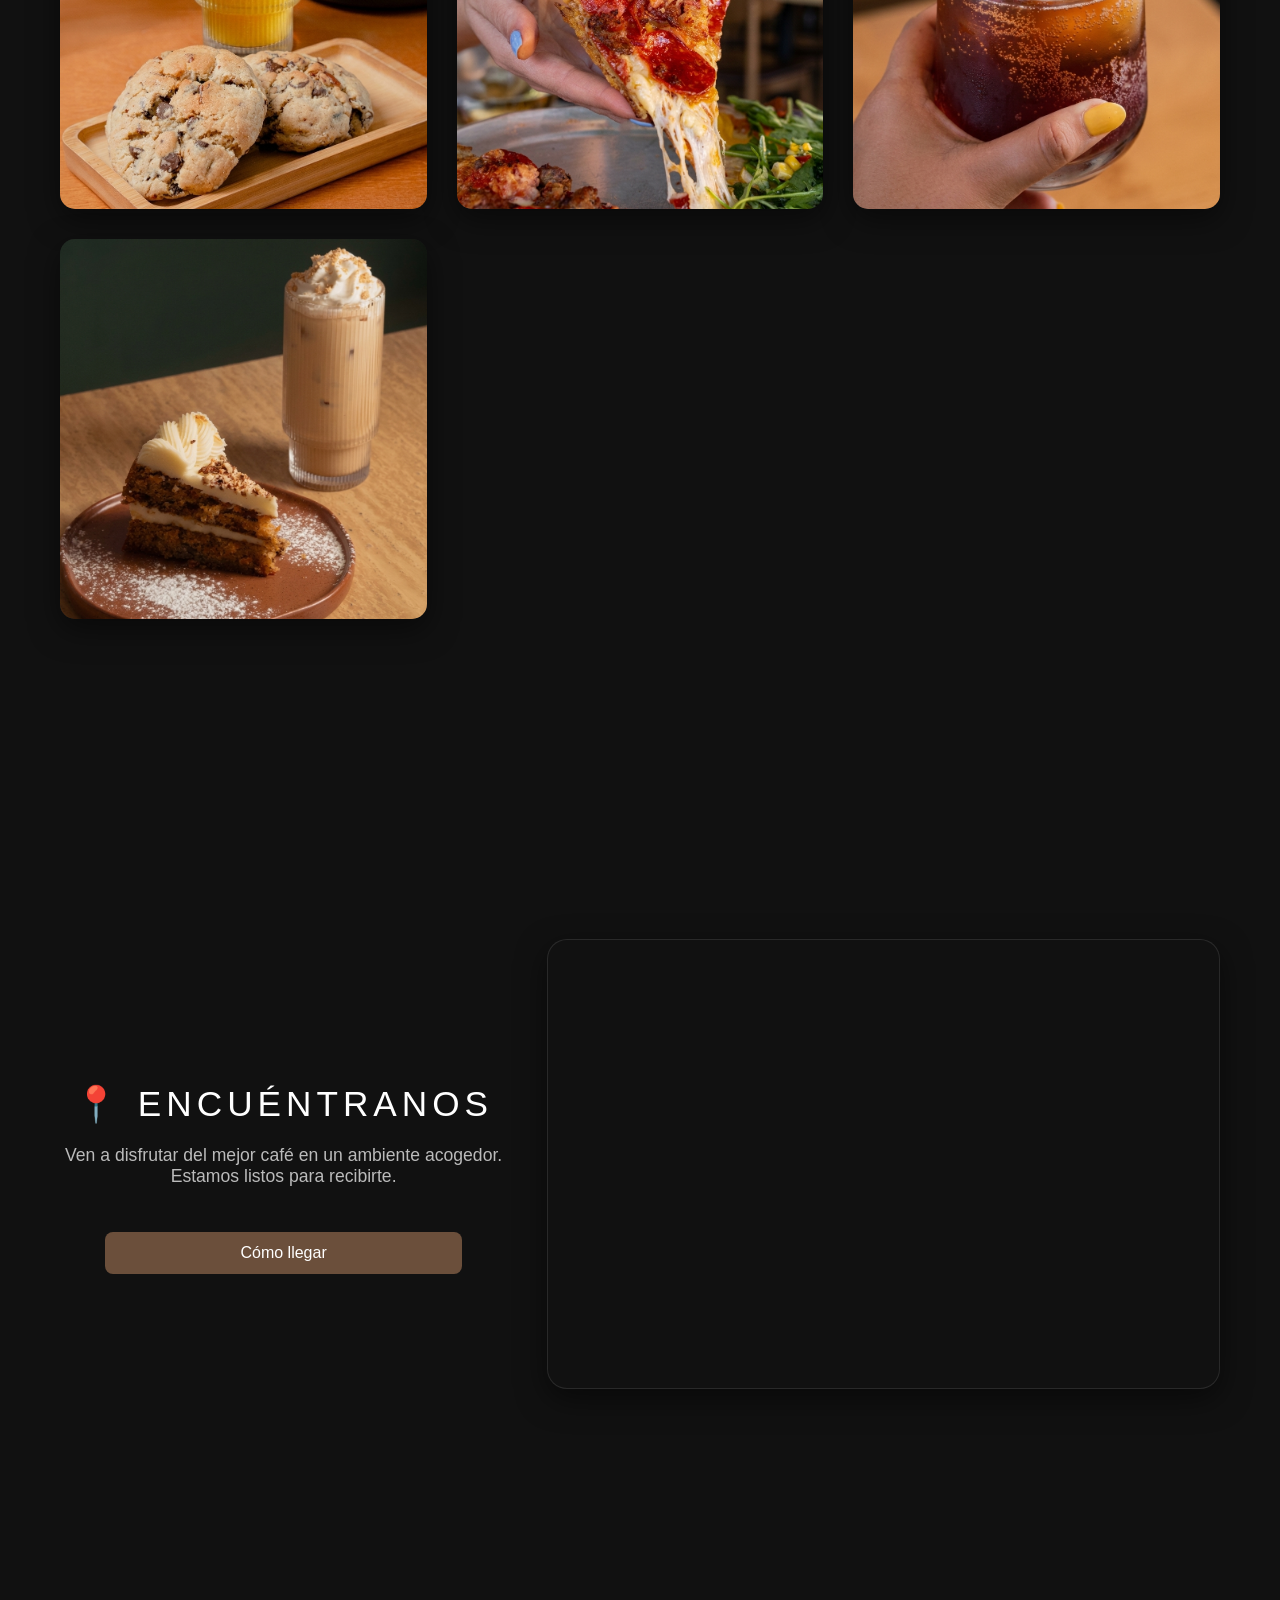
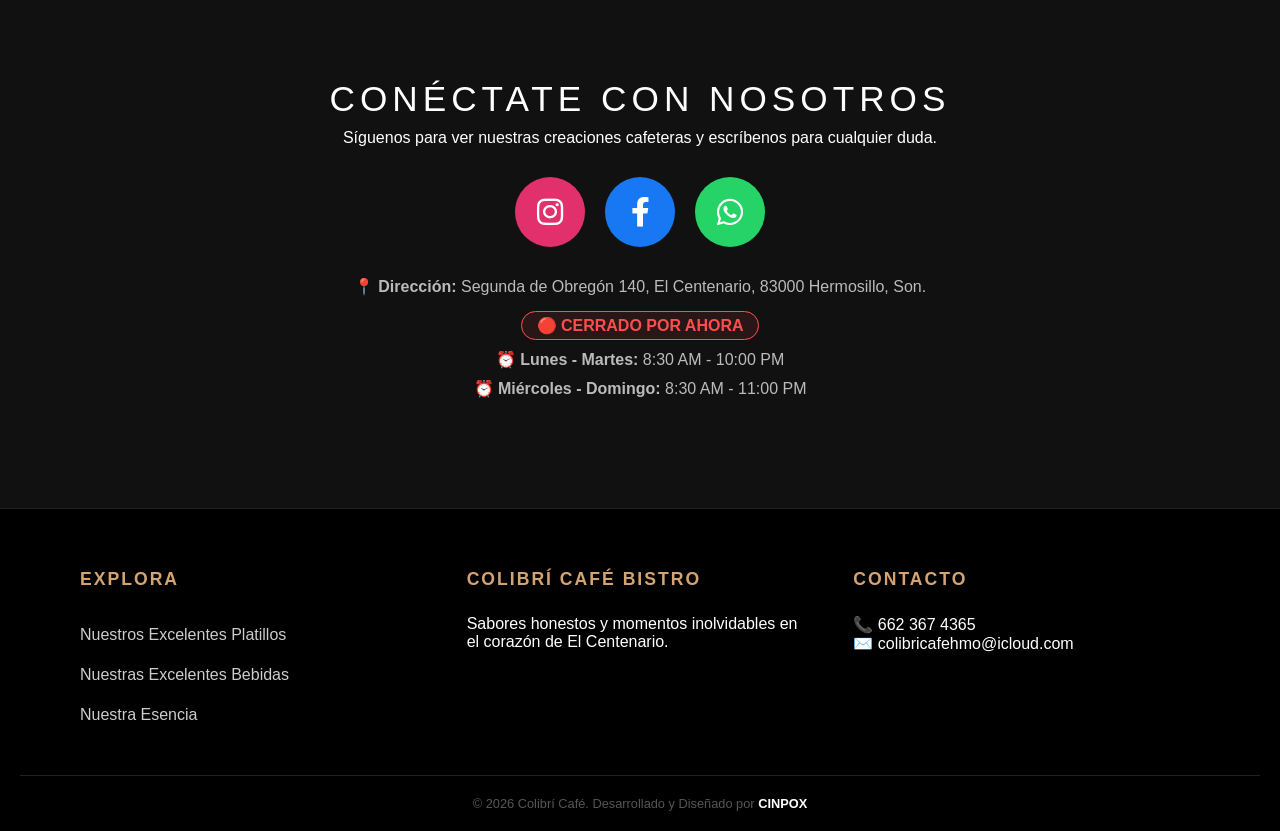
==== commit 8bec7f4d: "Actualización profesional vía SSH ☕" ====
--- a/index.html
+++ b/index.html
@@ -58,13 +58,13 @@
 </div>
 <div class="card-bistro reveal">
 <div class="card-img">
-<img alt="Bebida" id="img-bebida" src="static/assets/images/lodeldiaB2.png"/>
+<img alt="Bebida" id="img-bebida" src="static/assets/images/postre_portada.png"/>
 </div>
 <div class="card-info">
 <span class="tag-bistro">Bebida</span>
-<h3 id="nombre-bebida">Latte de Chocolate Blanco</h3>
-<p id="desc-bebida">Delicioso y refrescante Latte, con todo el sabor del chocolate blanco y unos exquisitos tropiezos de rosas.</p>
-<span class="precio-bistro" id="precio-bebida">$65.0</span></div></div>
+<h3 id="nombre-bebida">sadad</h3>
+<p id="desc-bebida">asda</p>
+<span class="precio-bistro" id="precio-bebida">$0.0</span></div></div>
 <div class="card-bistro reveal">
 <div class="card-img">
 <img alt="Postre" id="img-postre" src="static/assets/images/lodeldiaPO2.png"/>
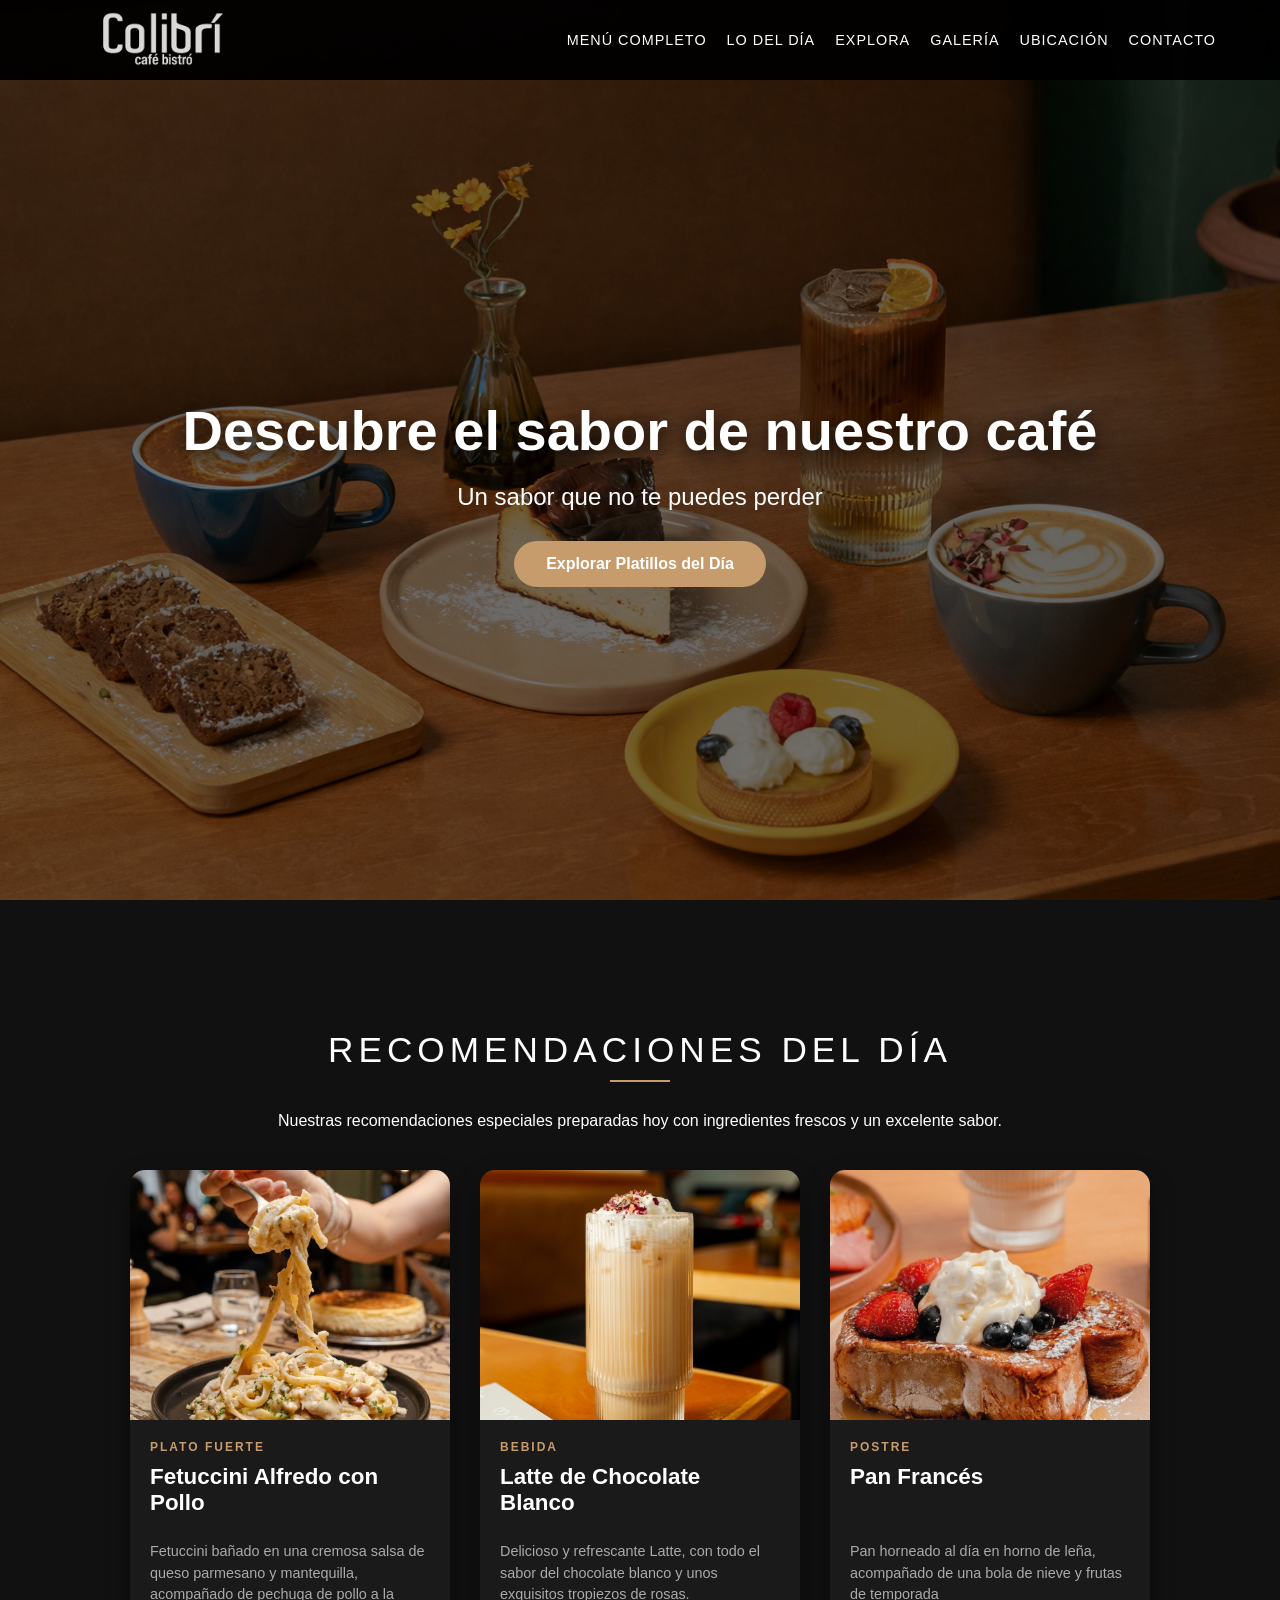
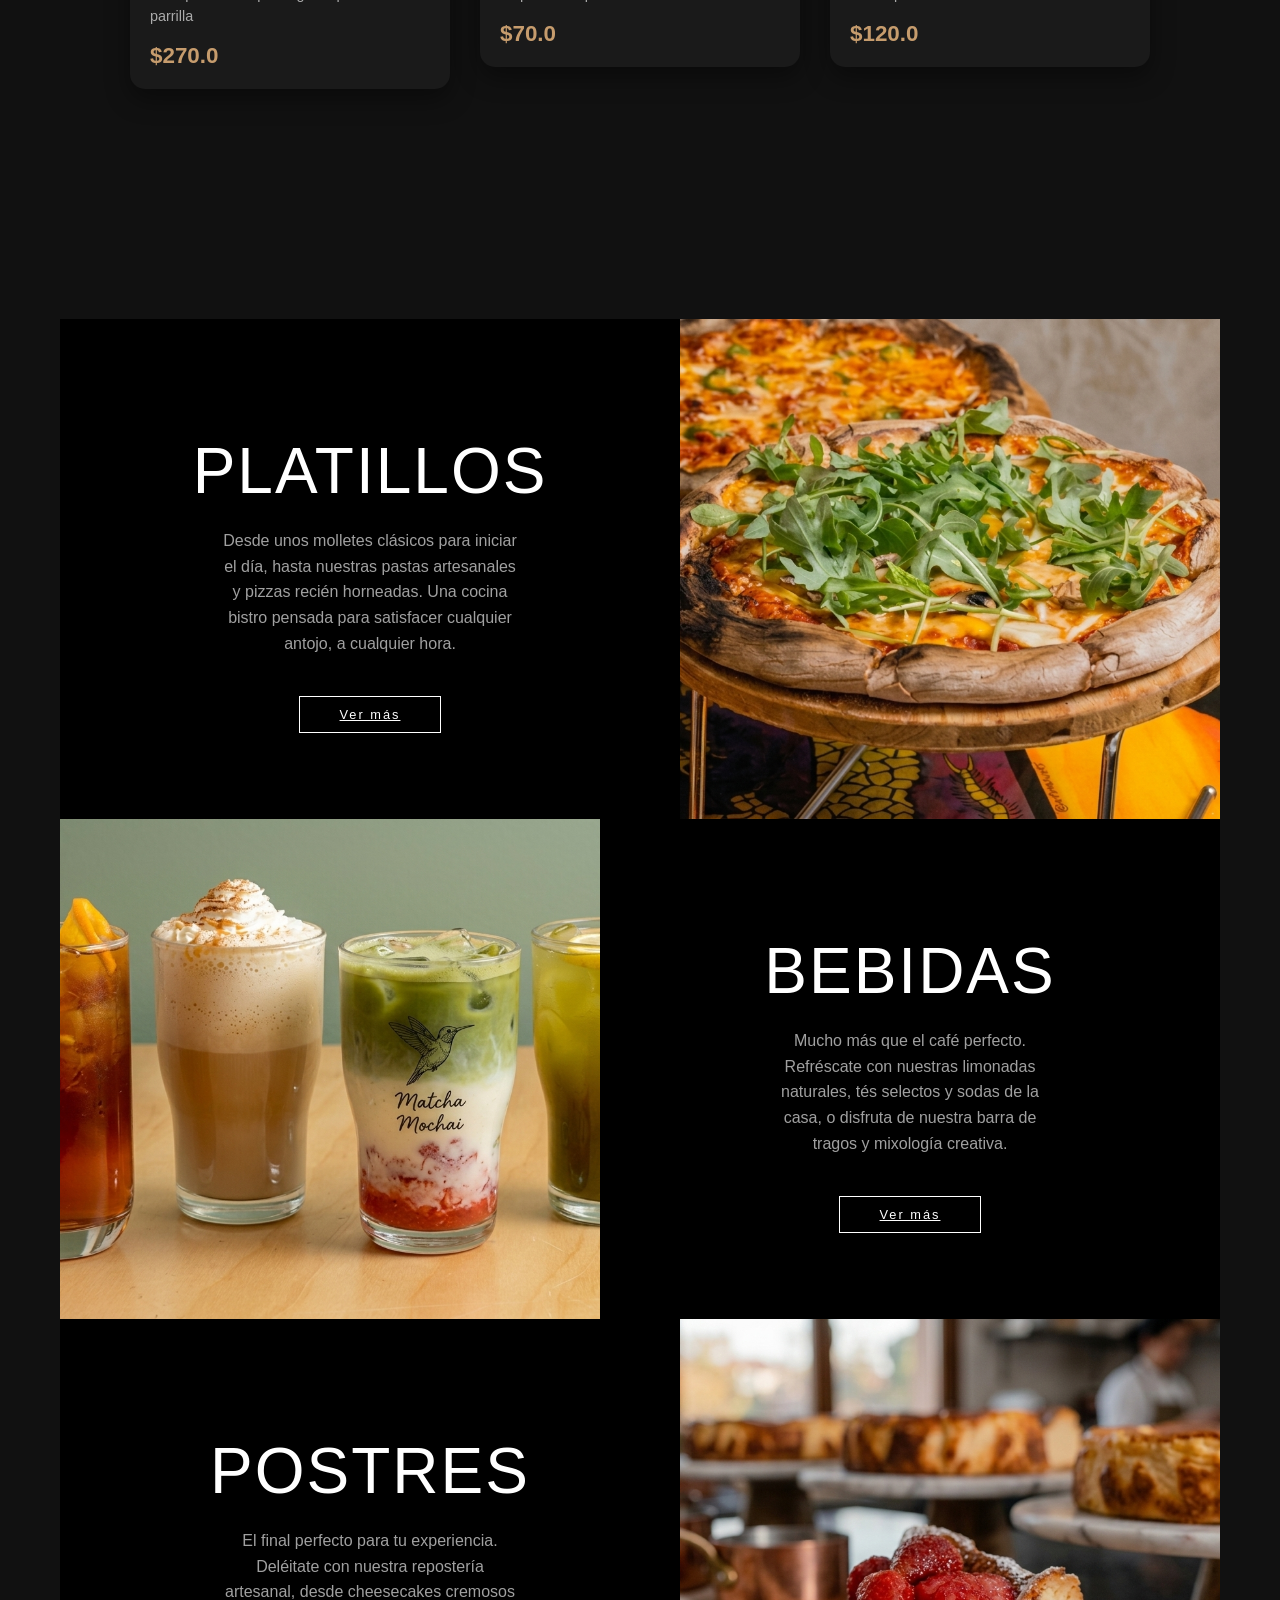
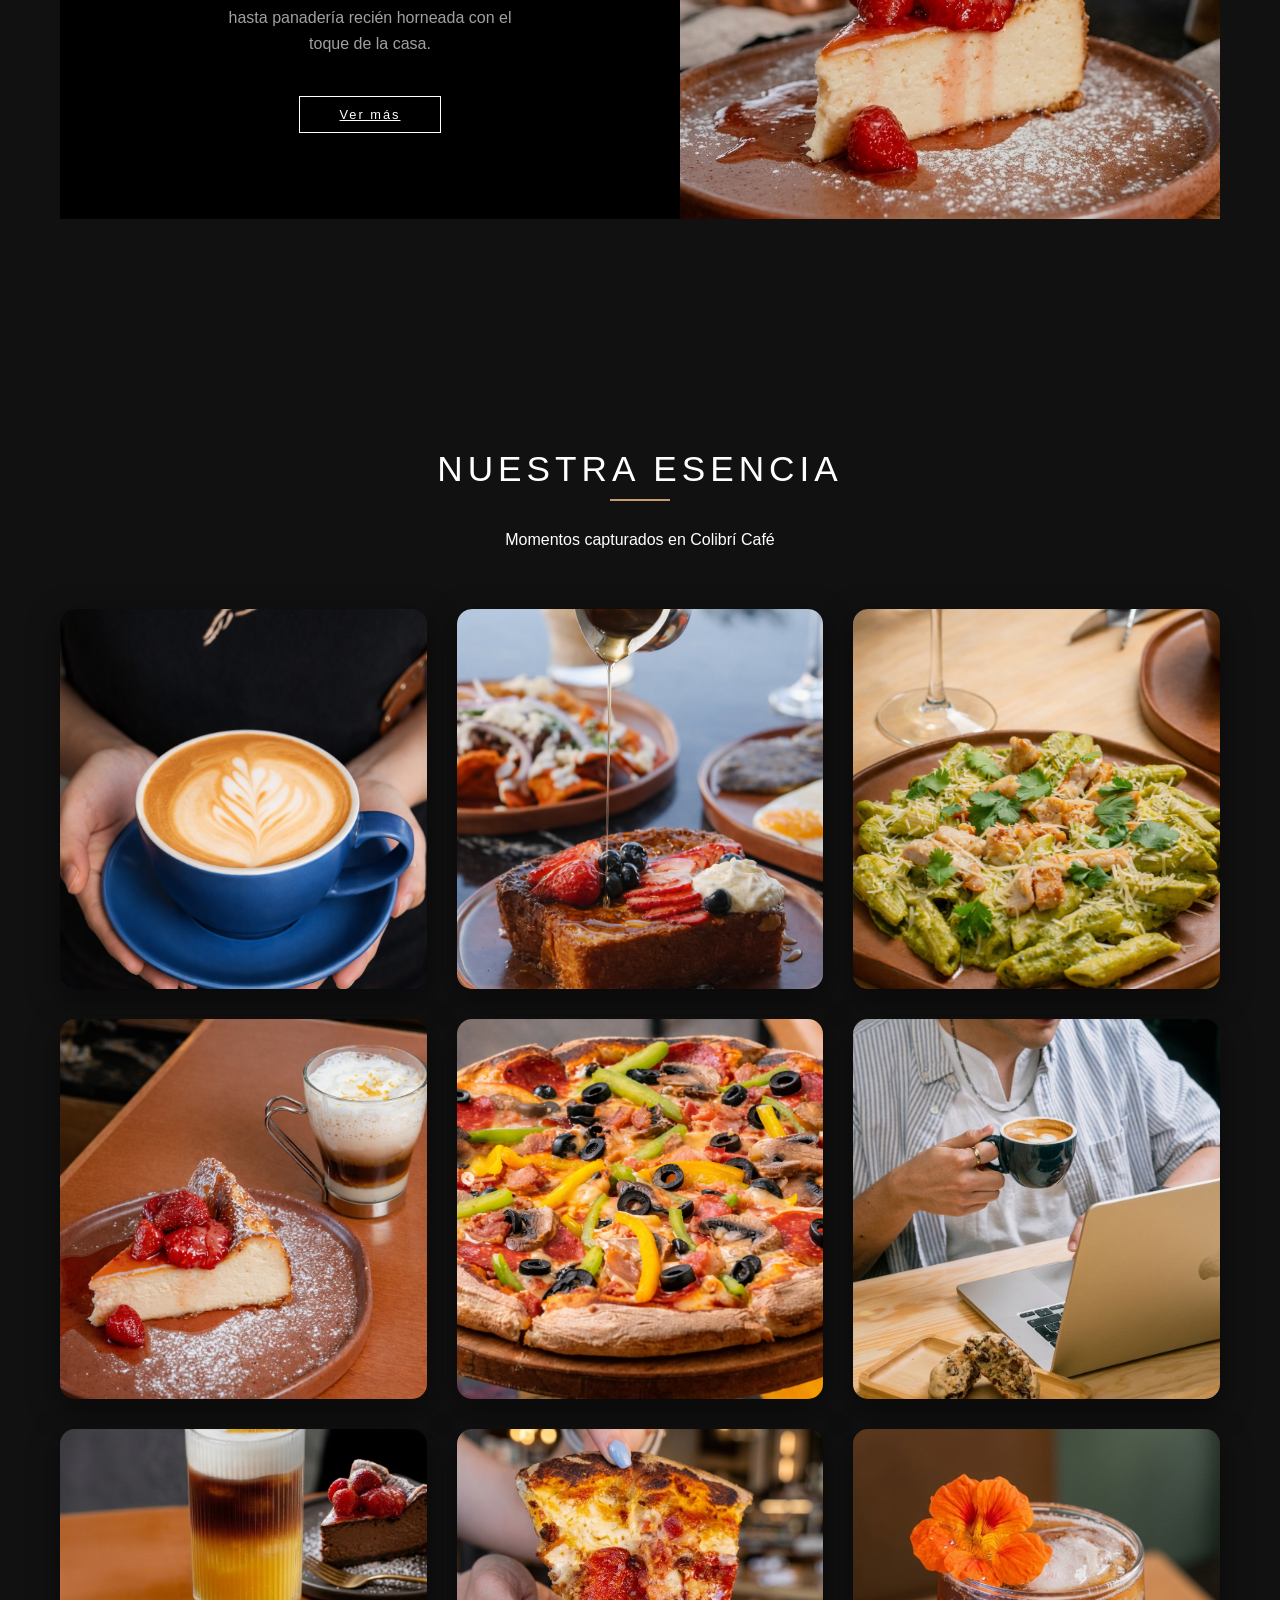
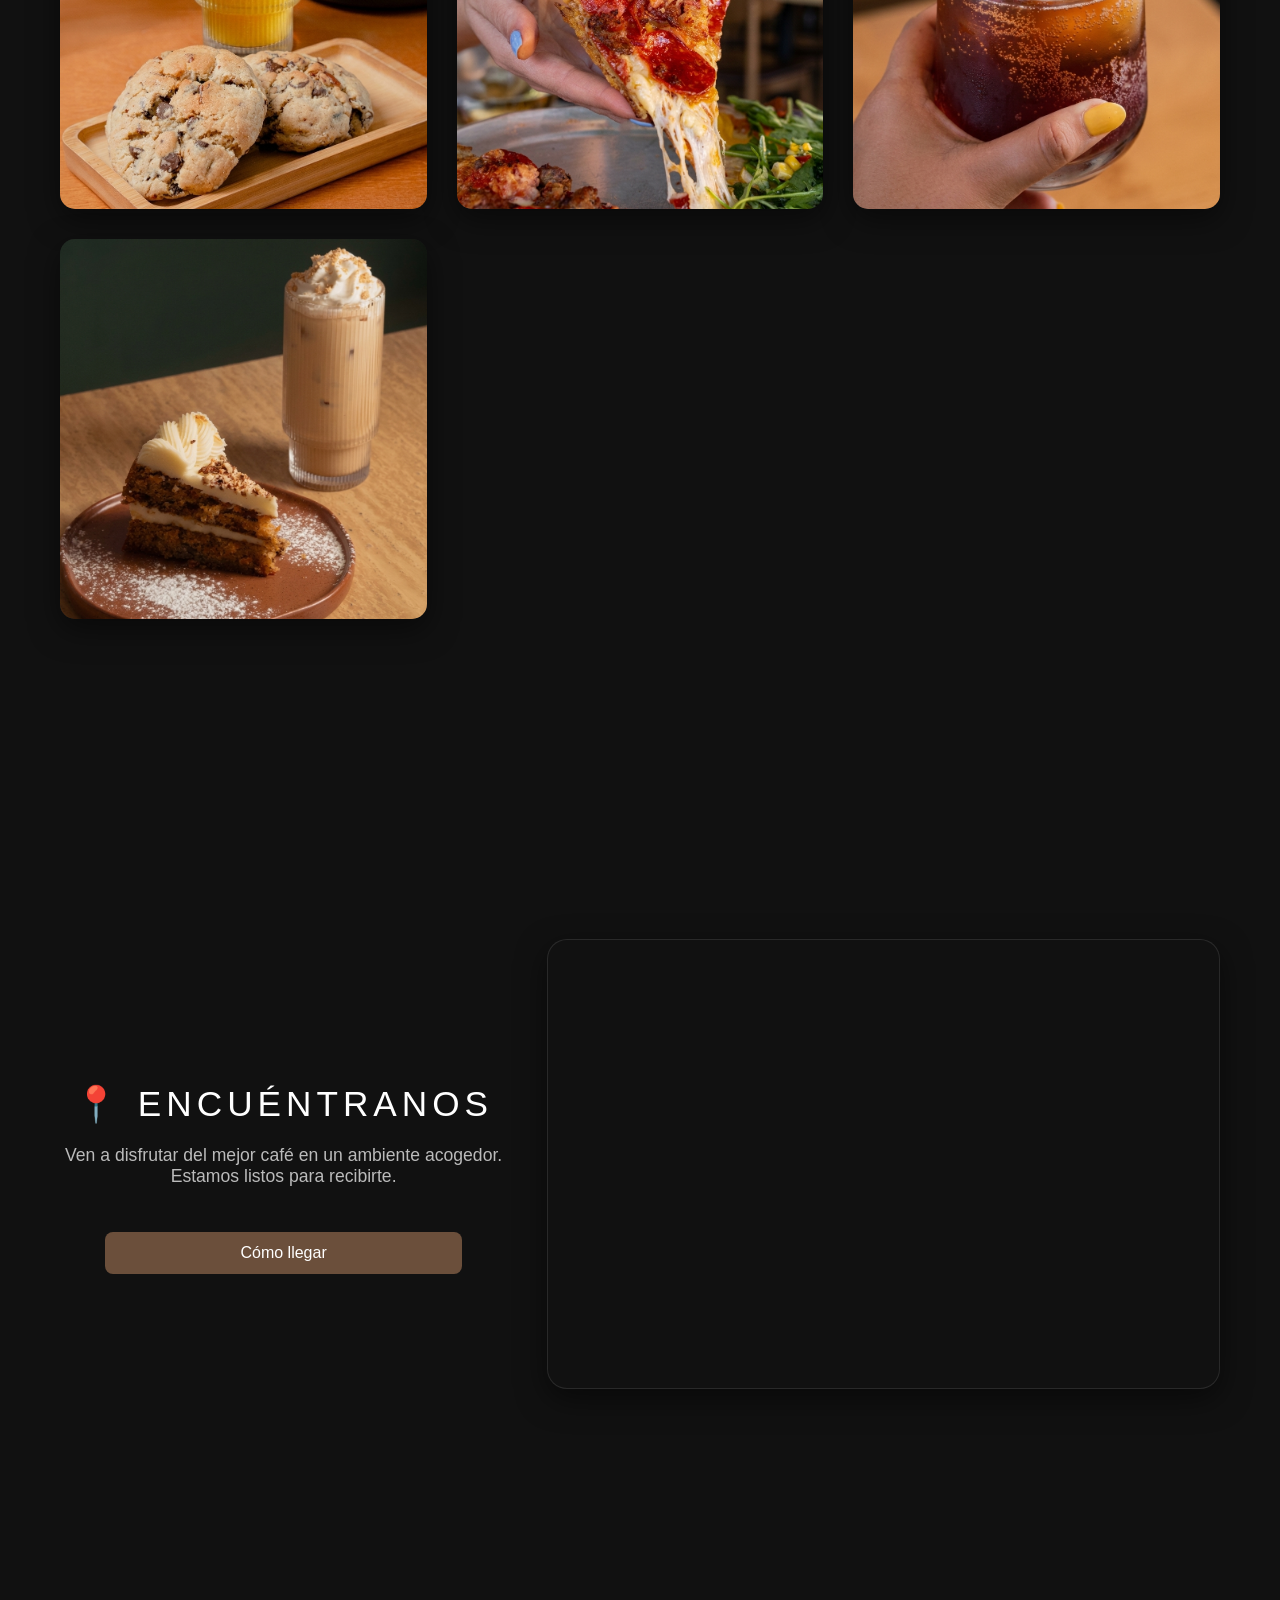
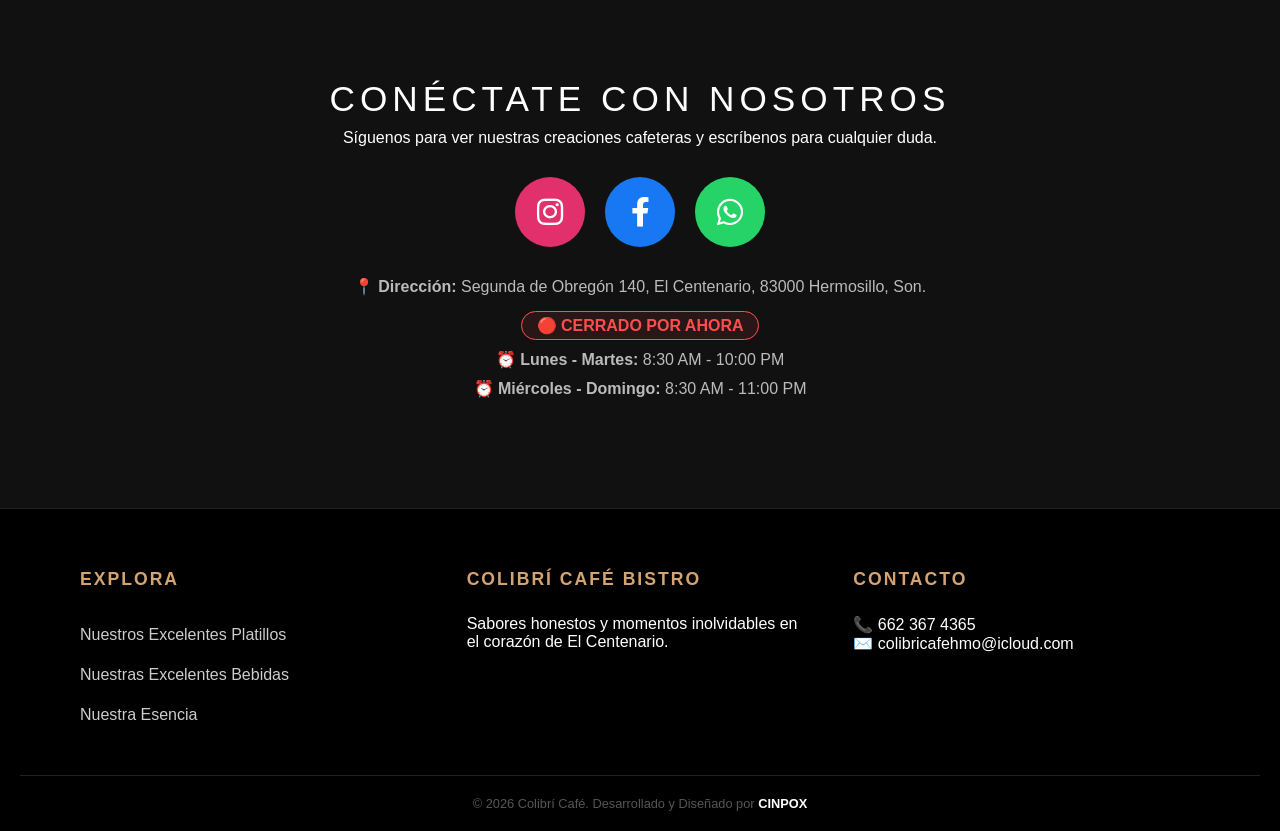
==== commit d6d0e77b: "Actualización profesional vía SSH ☕" ====
--- a/index.html
+++ b/index.html
@@ -58,13 +58,13 @@
 </div>
 <div class="card-bistro reveal">
 <div class="card-img">
-<img alt="Bebida" id="img-bebida" src="static/assets/images/postre_portada.png"/>
+<img alt="Bebida" id="img-bebida" src="static/assets/images/lodeldiaB2.png"/>
 </div>
 <div class="card-info">
 <span class="tag-bistro">Bebida</span>
-<h3 id="nombre-bebida">sadad</h3>
-<p id="desc-bebida">asda</p>
-<span class="precio-bistro" id="precio-bebida">$0.0</span></div></div>
+<h3 id="nombre-bebida">Latte de Chocolate Blanco</h3>
+<p id="desc-bebida">Delicioso y refrescante Latte, con todo el sabor del chocolate blanco y unos exquisitos tropiezos de rosas.</p>
+<span class="precio-bistro" id="precio-bebida">$70.0</span></div></div>
 <div class="card-bistro reveal">
 <div class="card-img">
 <img alt="Postre" id="img-postre" src="static/assets/images/lodeldiaPO2.png"/>
